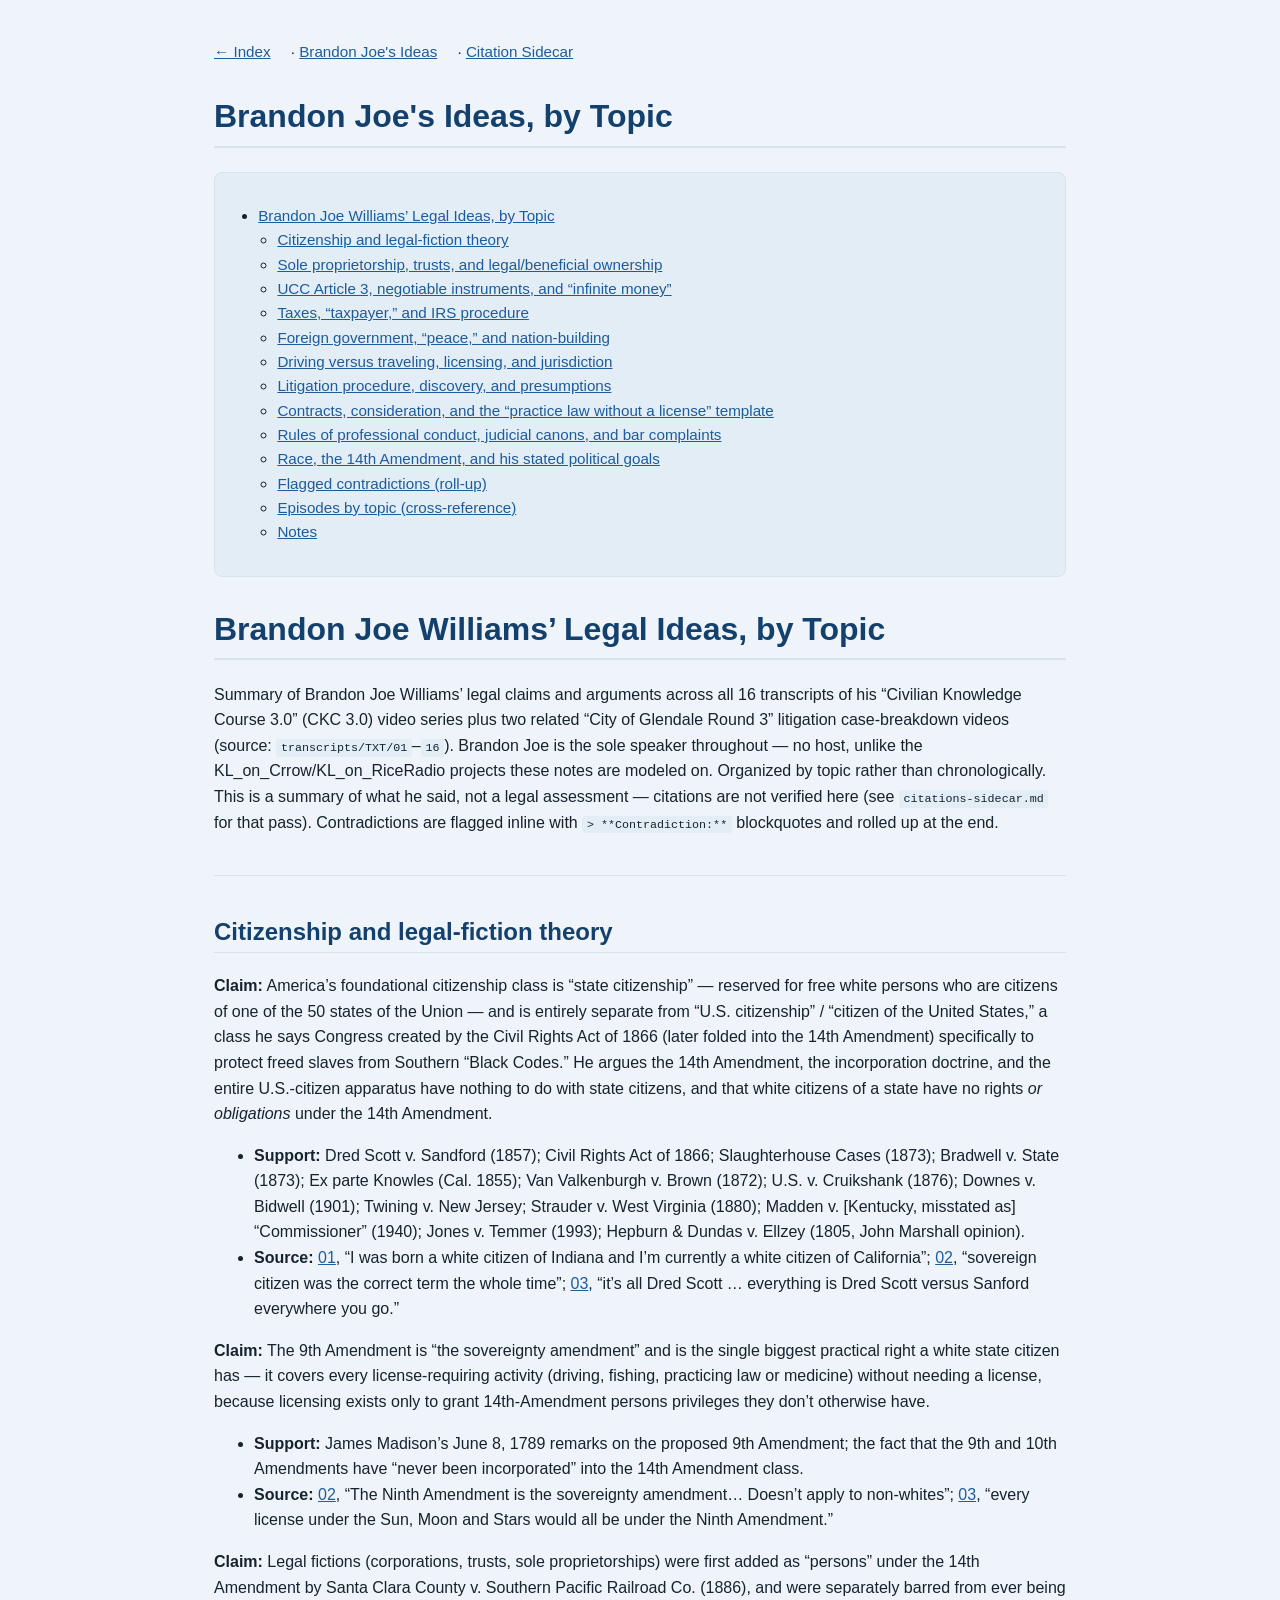
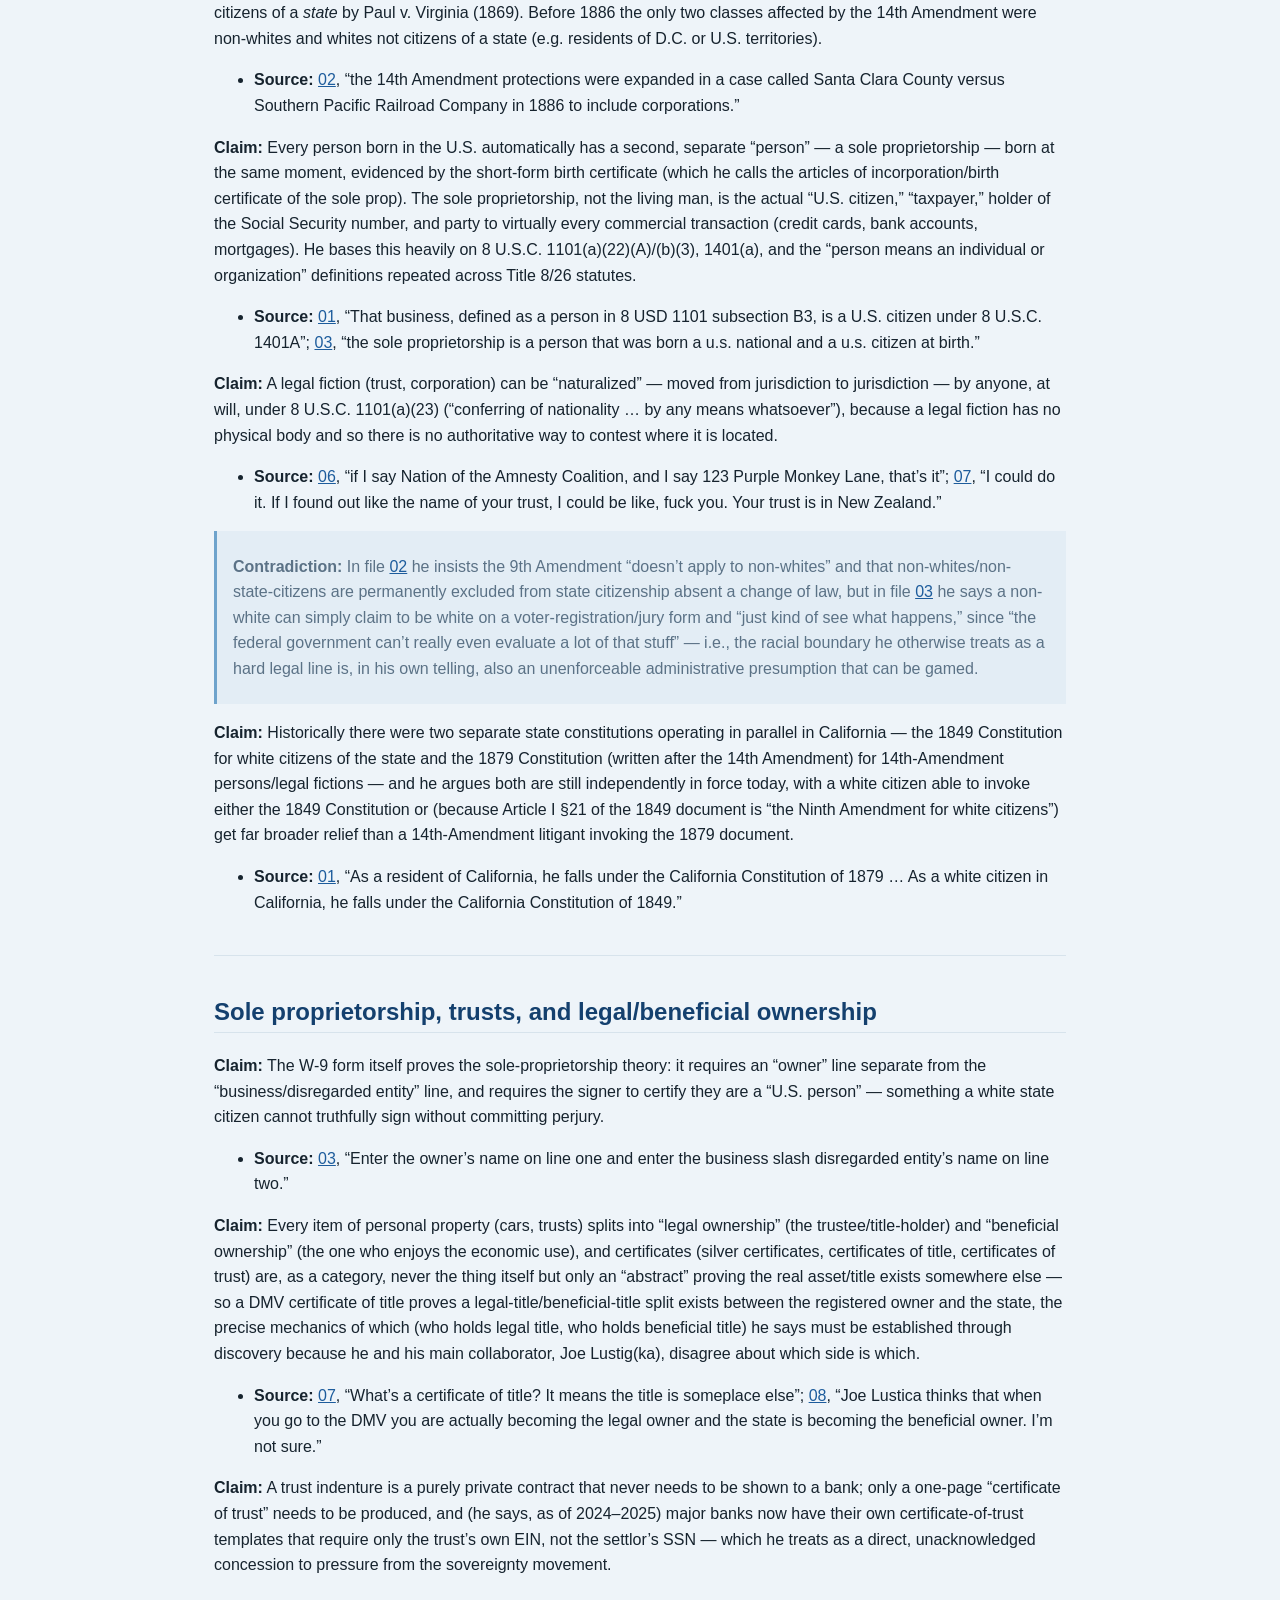
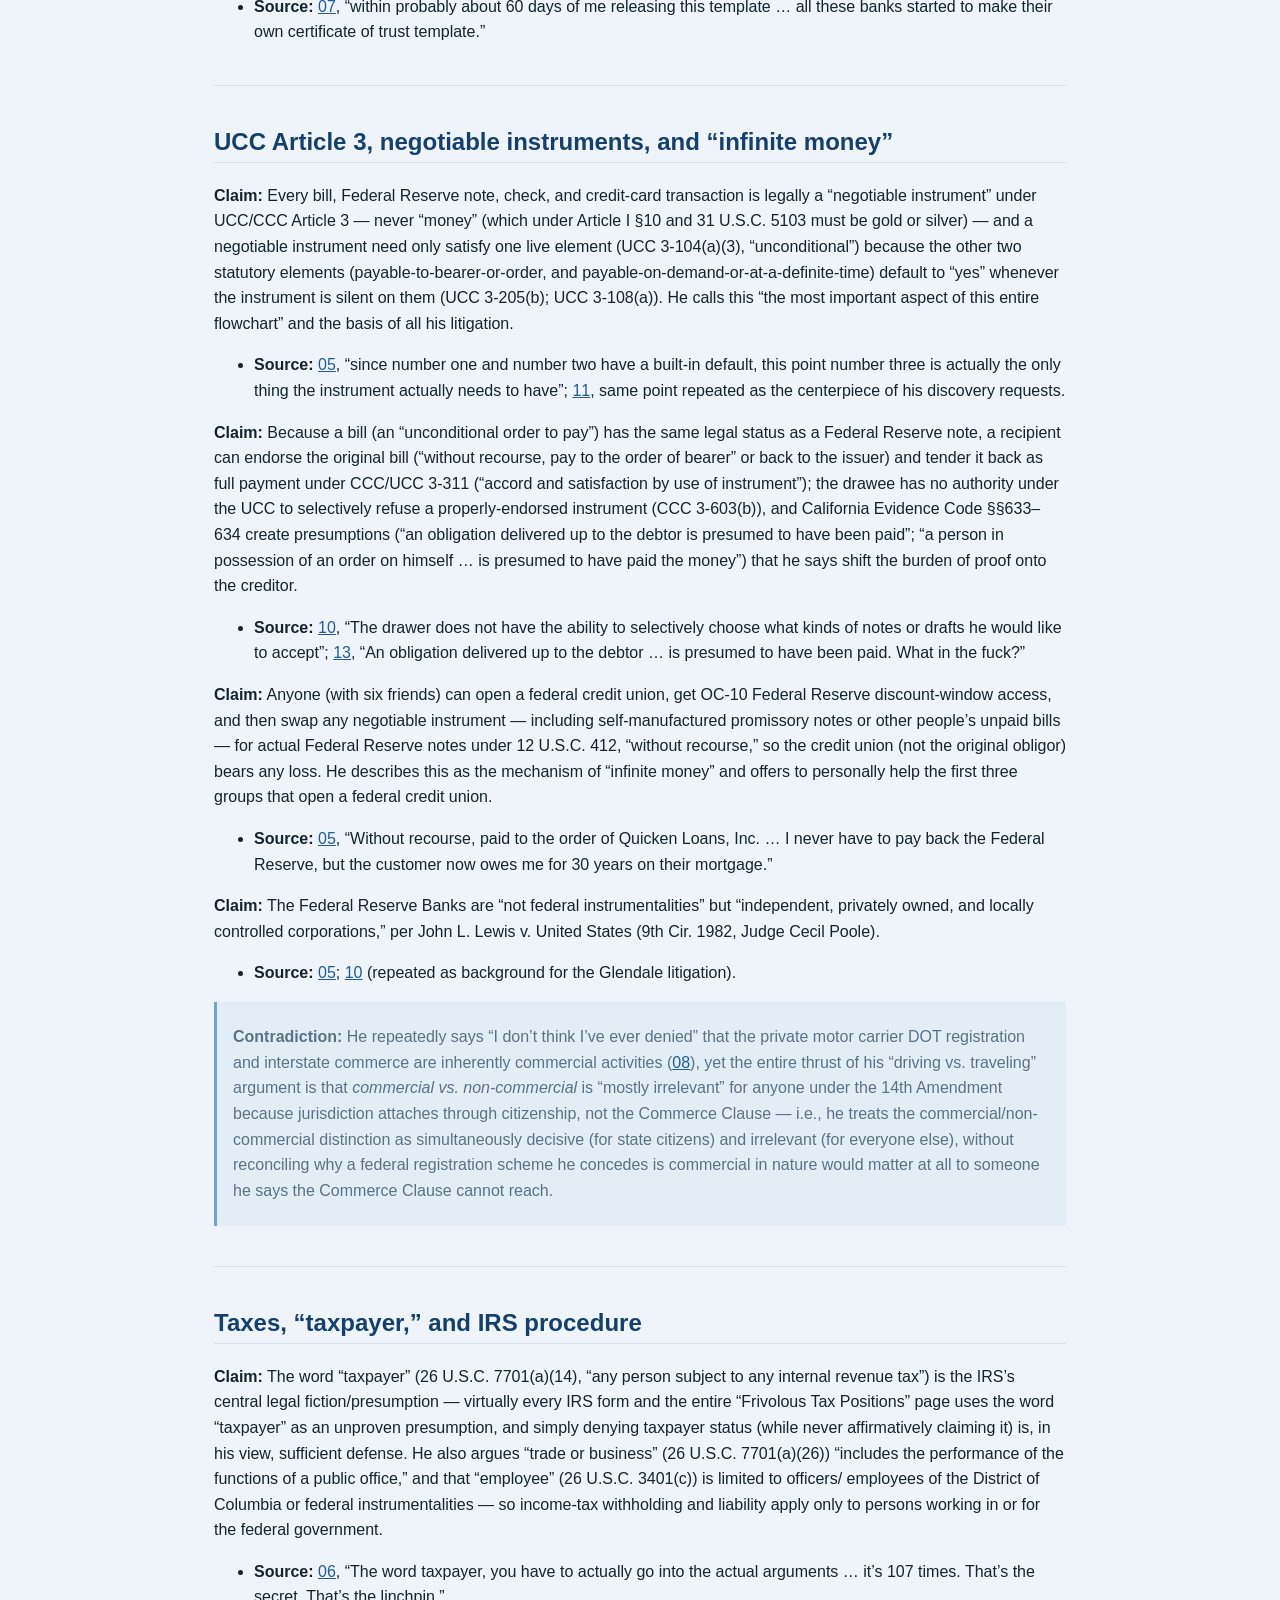
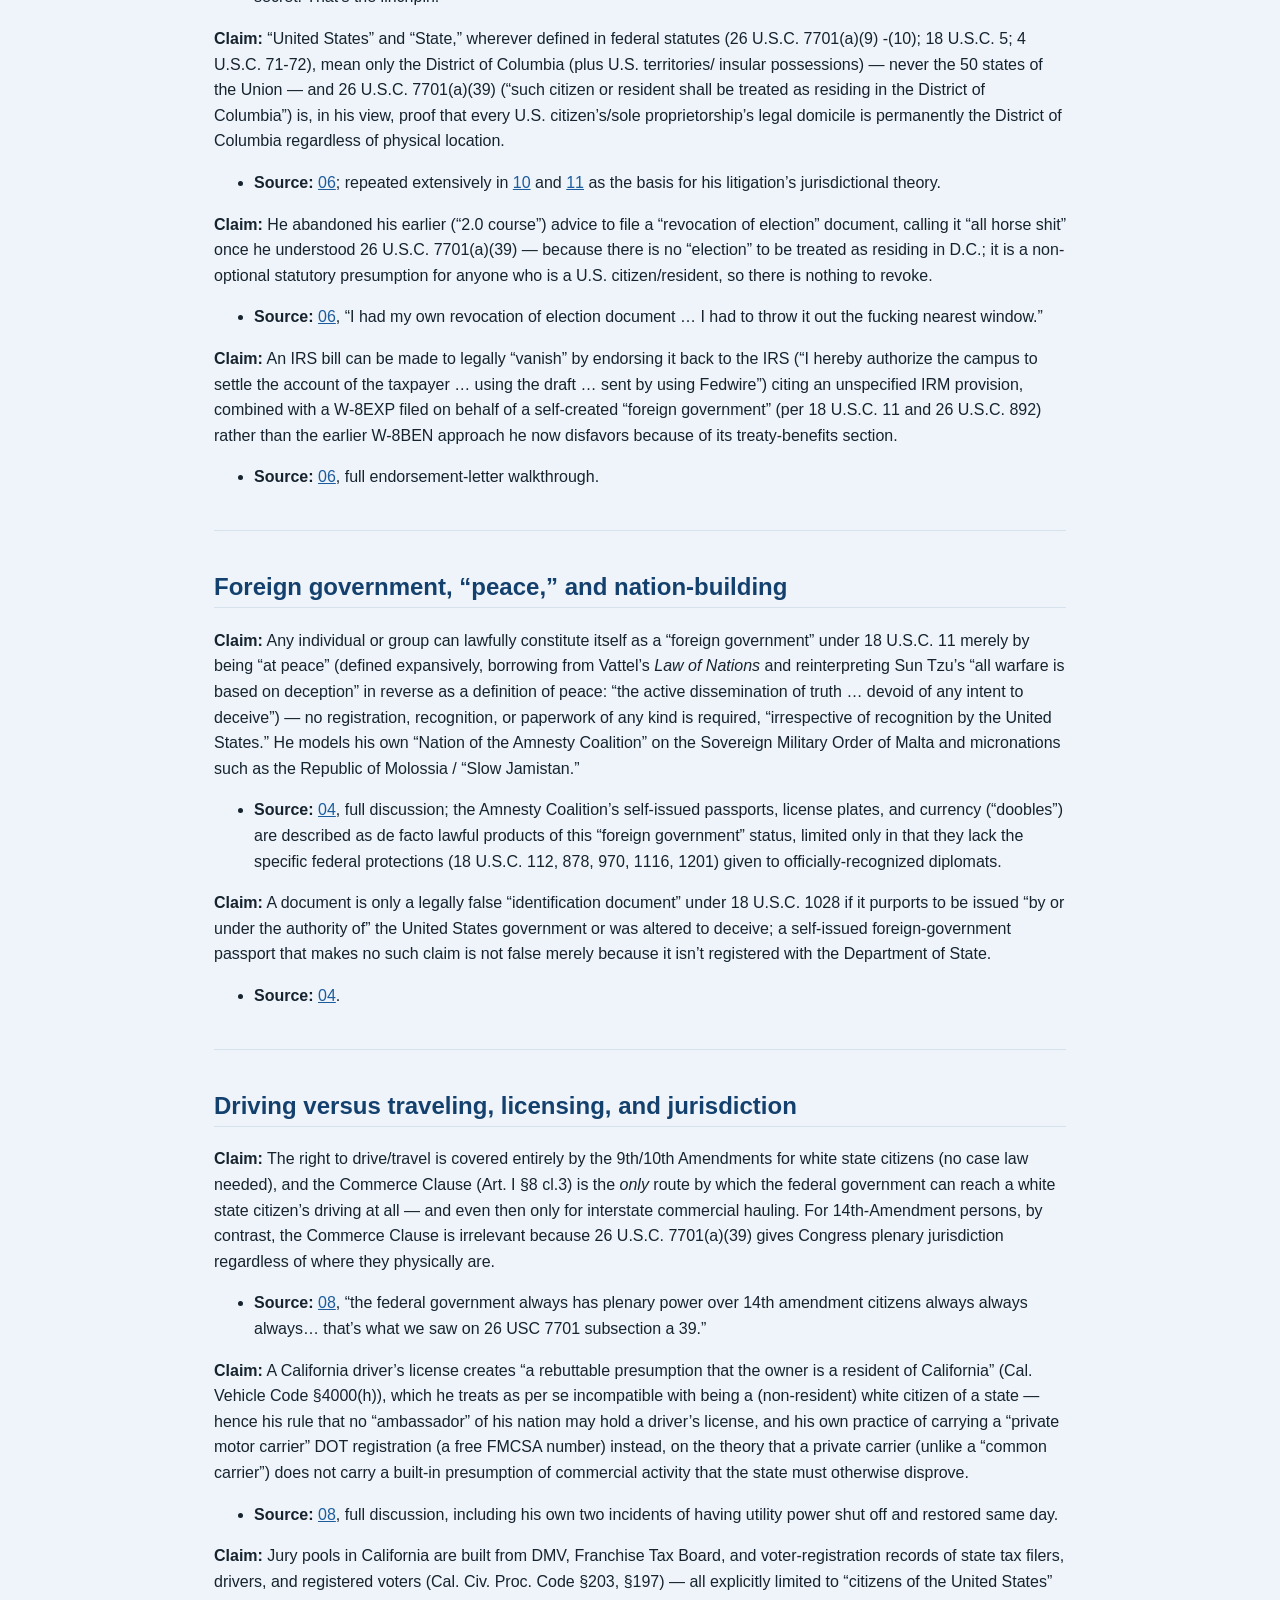
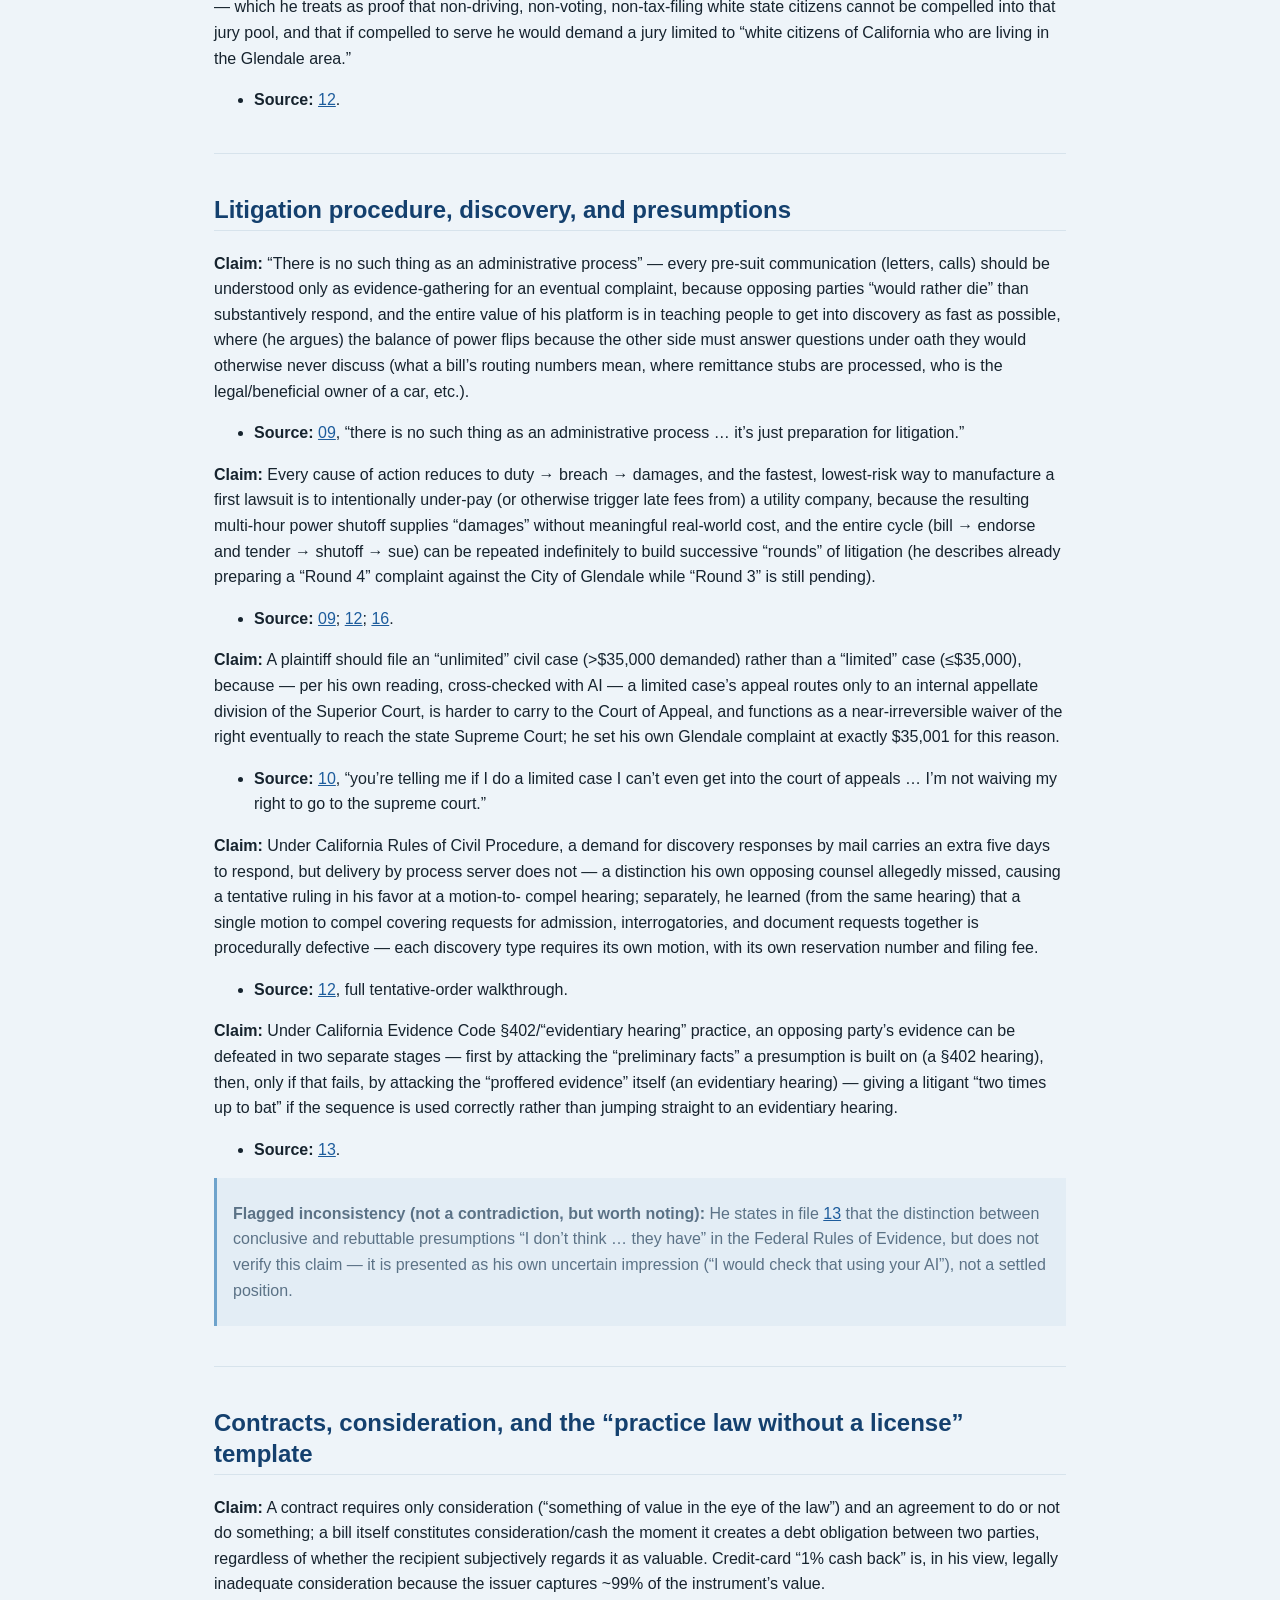
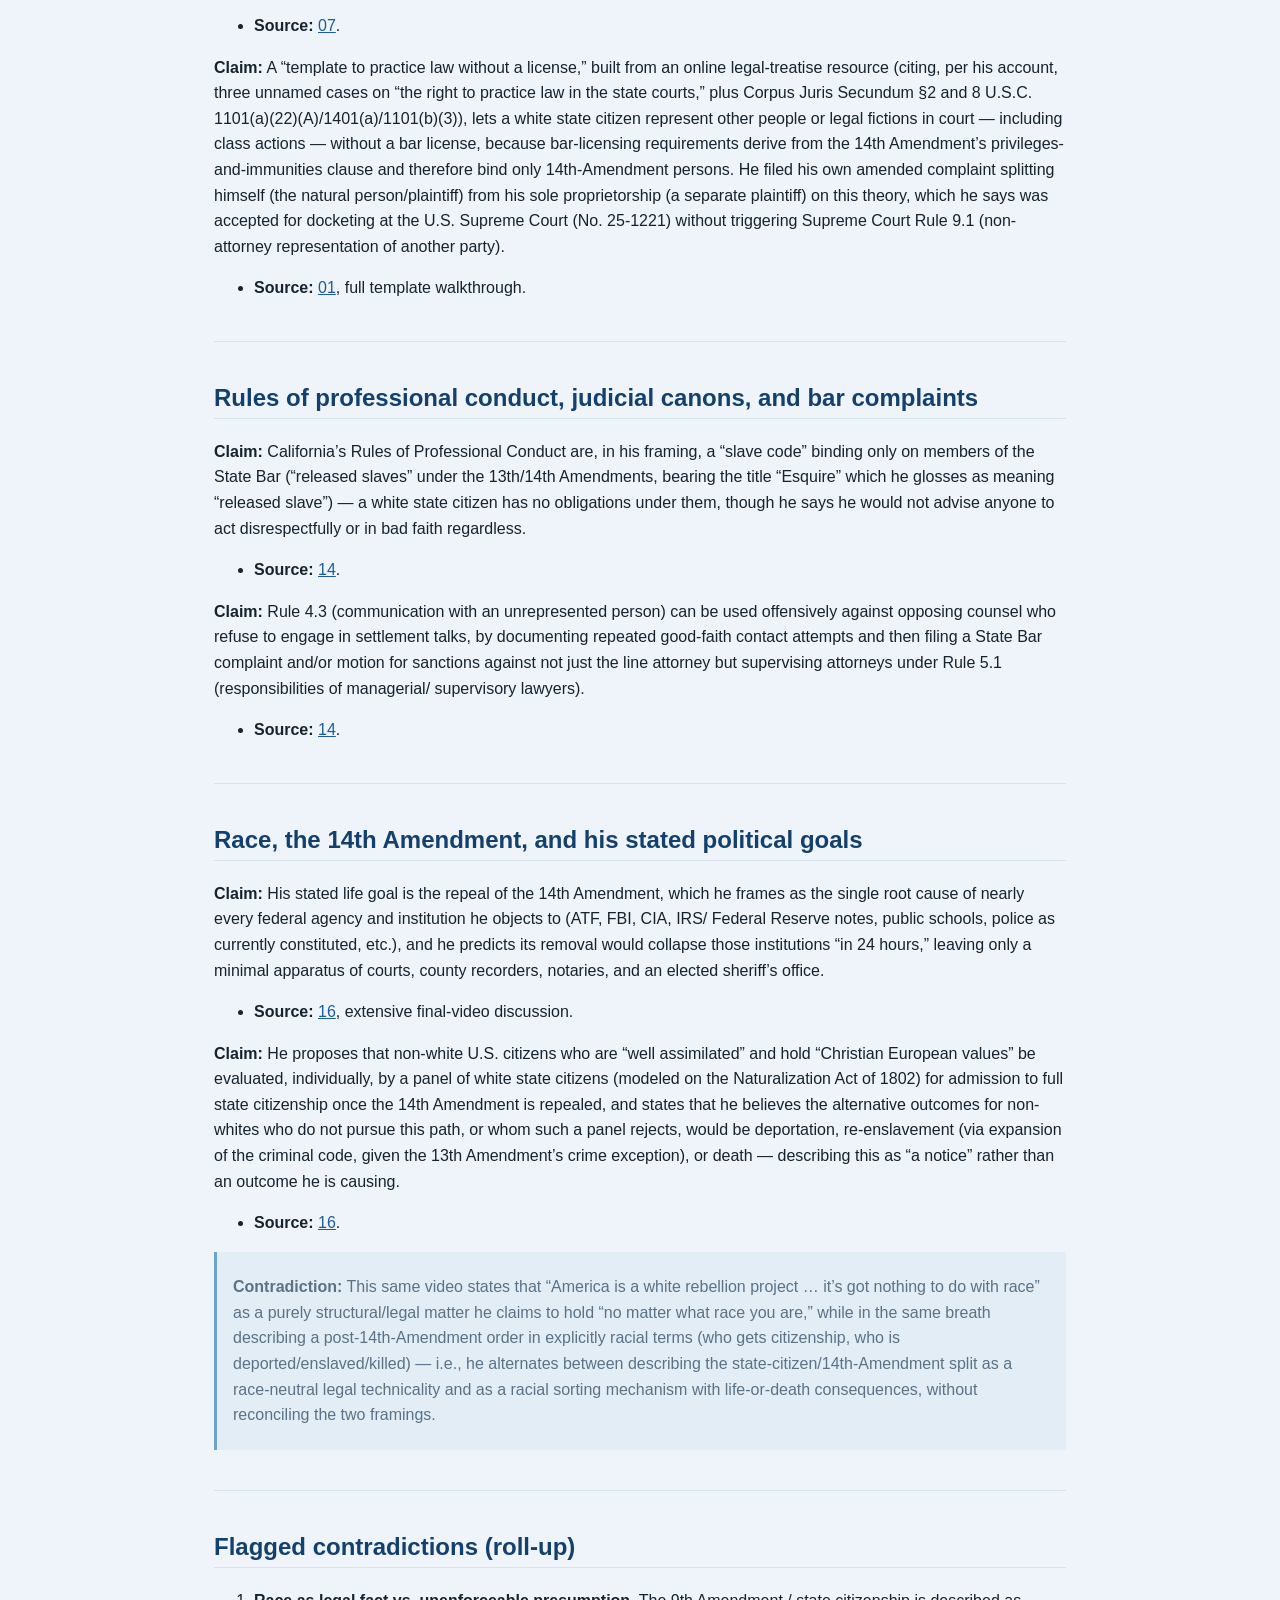
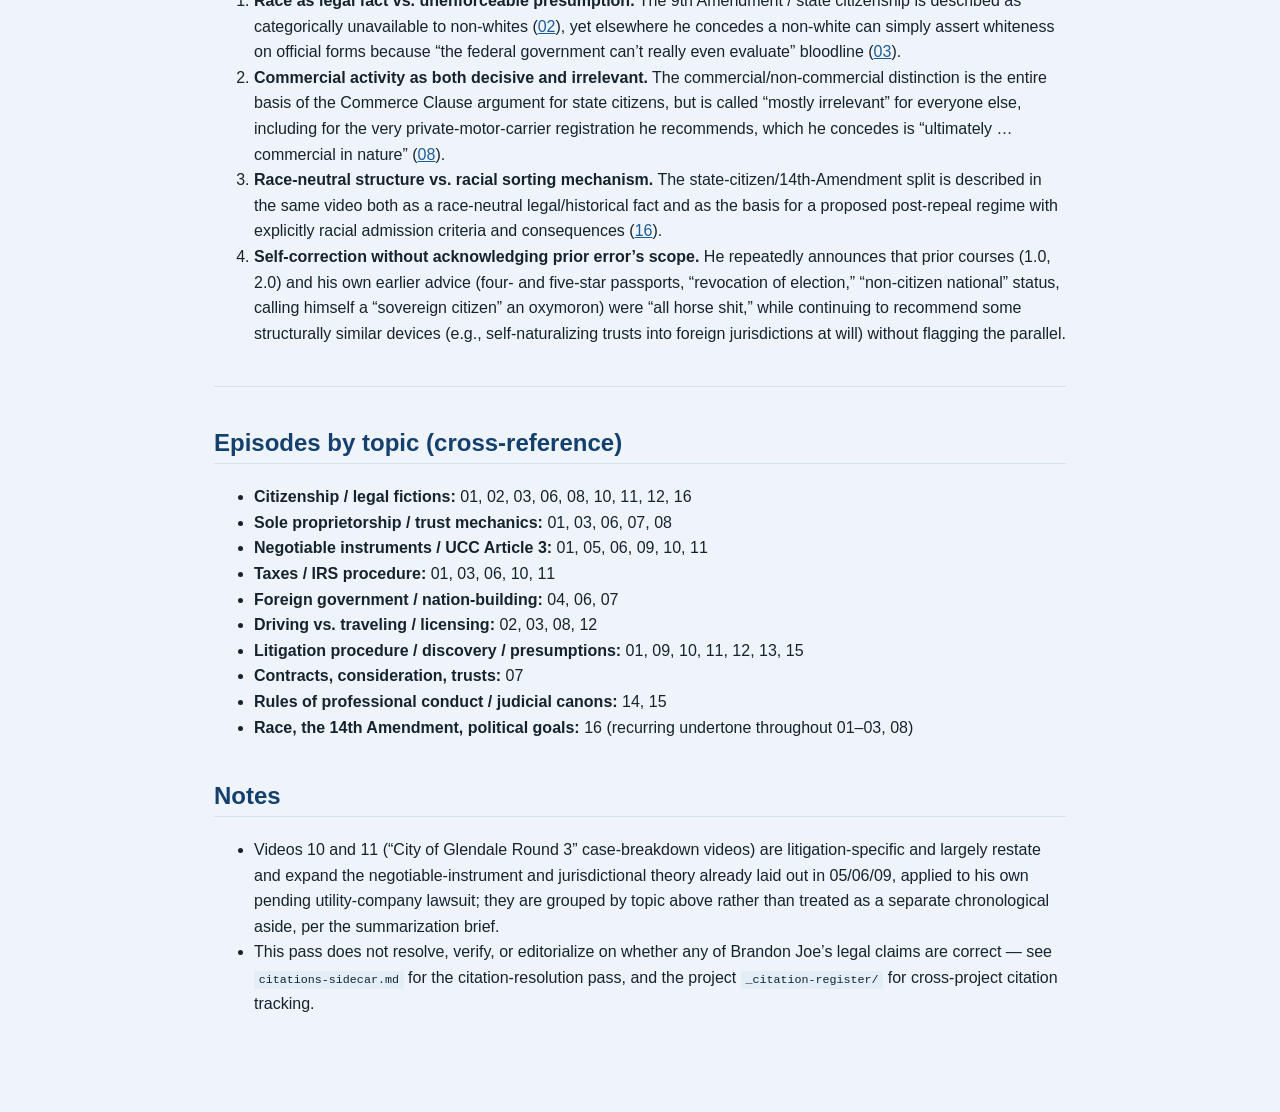
==== summaries_html/brandonjoe-ideas.html @ 5c37bf7f "Initial commit: brandon_joe CKC 3.0 transcripts, summaries, citation work Modeled on KL_on_RiceRadio" ====
<!DOCTYPE html>
<html xmlns="http://www.w3.org/1999/xhtml" lang="" xml:lang="">
<head>
  <meta charset="utf-8" />
  <meta name="generator" content="pandoc" />
  <meta name="viewport" content="width=device-width, initial-scale=1.0, user-scalable=yes" />
  <title>Brandon Joe's Ideas, by Topic</title>
  <style>
    code{white-space: pre-wrap;}
    span.smallcaps{font-variant: small-caps;}
    div.columns{display: flex; gap: min(4vw, 1.5em);}
    div.column{flex: auto; overflow-x: auto;}
    div.hanging-indent{margin-left: 1.5em; text-indent: -1.5em;}
    /* The extra [class] is a hack that increases specificity enough to
       override a similar rule in reveal.js */
    ul.task-list[class]{list-style: none;}
    ul.task-list li input[type="checkbox"] {
      font-size: inherit;
      width: 0.8em;
      margin: 0 0.8em 0.2em -1.6em;
      vertical-align: middle;
    }
    .display.math{display: block; text-align: center; margin: 0.5rem auto;}
  </style>
  <link rel="stylesheet" href="../style.css?v=20261112" />
</head>
<body>
<div class="site-nav"><a href="../index.html">&larr; Index</a> · <a href="brandonjoe-ideas.html">Brandon Joe's Ideas</a> · <a href="citations-sidecar.html">Citation Sidecar</a></div>

<header id="title-block-header">
<h1 class="title">Brandon Joe's Ideas, by Topic</h1>
</header>
<nav id="TOC" role="doc-toc">
<ul>
<li><a href="#brandon-joe-williams-legal-ideas-by-topic"
id="toc-brandon-joe-williams-legal-ideas-by-topic">Brandon Joe Williams’
Legal Ideas, by Topic</a>
<ul>
<li><a href="#citizenship-and-legal-fiction-theory"
id="toc-citizenship-and-legal-fiction-theory">Citizenship and
legal-fiction theory</a></li>
<li><a href="#sole-proprietorship-trusts-and-legalbeneficial-ownership"
id="toc-sole-proprietorship-trusts-and-legalbeneficial-ownership">Sole
proprietorship, trusts, and legal/beneficial ownership</a></li>
<li><a href="#ucc-article-3-negotiable-instruments-and-infinite-money"
id="toc-ucc-article-3-negotiable-instruments-and-infinite-money">UCC
Article 3, negotiable instruments, and “infinite money”</a></li>
<li><a href="#taxes-taxpayer-and-irs-procedure"
id="toc-taxes-taxpayer-and-irs-procedure">Taxes, “taxpayer,” and IRS
procedure</a></li>
<li><a href="#foreign-government-peace-and-nation-building"
id="toc-foreign-government-peace-and-nation-building">Foreign
government, “peace,” and nation-building</a></li>
<li><a href="#driving-versus-traveling-licensing-and-jurisdiction"
id="toc-driving-versus-traveling-licensing-and-jurisdiction">Driving
versus traveling, licensing, and jurisdiction</a></li>
<li><a href="#litigation-procedure-discovery-and-presumptions"
id="toc-litigation-procedure-discovery-and-presumptions">Litigation
procedure, discovery, and presumptions</a></li>
<li><a
href="#contracts-consideration-and-the-practice-law-without-a-license-template"
id="toc-contracts-consideration-and-the-practice-law-without-a-license-template">Contracts,
consideration, and the “practice law without a license”
template</a></li>
<li><a
href="#rules-of-professional-conduct-judicial-canons-and-bar-complaints"
id="toc-rules-of-professional-conduct-judicial-canons-and-bar-complaints">Rules
of professional conduct, judicial canons, and bar complaints</a></li>
<li><a href="#race-the-14th-amendment-and-his-stated-political-goals"
id="toc-race-the-14th-amendment-and-his-stated-political-goals">Race,
the 14th Amendment, and his stated political goals</a></li>
<li><a href="#flagged-contradictions-roll-up"
id="toc-flagged-contradictions-roll-up">Flagged contradictions
(roll-up)</a></li>
<li><a href="#episodes-by-topic-cross-reference"
id="toc-episodes-by-topic-cross-reference">Episodes by topic
(cross-reference)</a></li>
<li><a href="#notes" id="toc-notes">Notes</a></li>
</ul></li>
</ul>
</nav>
<h1 id="brandon-joe-williams-legal-ideas-by-topic">Brandon Joe Williams’
Legal Ideas, by Topic</h1>
<p>Summary of Brandon Joe Williams’ legal claims and arguments across
all 16 transcripts of his “Civilian Knowledge Course 3.0” (CKC 3.0)
video series plus two related “City of Glendale Round 3” litigation
case-breakdown videos (source:
<code>transcripts/TXT/01</code>–<code>16</code>). Brandon Joe is the
sole speaker throughout — no host, unlike the
KL_on_Crrow/KL_on_RiceRadio projects these notes are modeled on.
Organized by topic rather than chronologically. This is a summary of
what he said, not a legal assessment — citations are not verified here
(see <code>citations-sidecar.md</code> for that pass). Contradictions
are flagged inline with <code>&gt; **Contradiction:**</code> blockquotes
and rolled up at the end.</p>
<hr />
<h2 id="citizenship-and-legal-fiction-theory">Citizenship and
legal-fiction theory</h2>
<p><strong>Claim:</strong> America’s foundational citizenship class is
“state citizenship” — reserved for free white persons who are citizens
of one of the 50 states of the Union — and is entirely separate from
“U.S. citizenship” / “citizen of the United States,” a class he says
Congress created by the Civil Rights Act of 1866 (later folded into the
14th Amendment) specifically to protect freed slaves from Southern
“Black Codes.” He argues the 14th Amendment, the incorporation doctrine,
and the entire U.S.-citizen apparatus have nothing to do with state
citizens, and that white citizens of a state have no rights <em>or
obligations</em> under the 14th Amendment.</p>
<ul>
<li><strong>Support:</strong> Dred Scott v. Sandford (1857); Civil
Rights Act of 1866; Slaughterhouse Cases (1873); Bradwell v. State
(1873); Ex parte Knowles (Cal. 1855); Van Valkenburgh v. Brown (1872);
U.S. v. Cruikshank (1876); Downes v. Bidwell (1901); Twining v. New
Jersey; Strauder v. West Virginia (1880); Madden v. [Kentucky, misstated
as] “Commissioner” (1940); Jones v. Temmer (1993); Hepburn &amp; Dundas
v. Ellzey (1805, John Marshall opinion).</li>
<li><strong>Source:</strong> <a
href="../TXT/01_20260806_CKC%203.0%20Post%20Course%20Video%201%20-%20Practising%20Law%20Without%20a%20License%20and%20First%20Amended_0bec3cba.txt">01</a>,
“I was born a white citizen of Indiana and I’m currently a white citizen
of California”; <a
href="../TXT/02_20260806_CKC%203.0%20-%20Video%201%20-%20Citizenship%20for%20Men_%20Women%20and%20Children%20_not%20legal%20fictions__84335cec.txt">02</a>,
“sovereign citizen was the correct term the whole time”; <a
href="../TXT/03_20260806_CKC%203.0%20-%20Video%202%20-%20Legal%20Fictions%20and%20the%20Sole%20Proprietorship_f75ddbab.txt">03</a>,
“it’s all Dred Scott … everything is Dred Scott versus Sanford
everywhere you go.”</li>
</ul>
<p><strong>Claim:</strong> The 9th Amendment is “the sovereignty
amendment” and is the single biggest practical right a white state
citizen has — it covers every license-requiring activity (driving,
fishing, practicing law or medicine) without needing a license, because
licensing exists only to grant 14th-Amendment persons privileges they
don’t otherwise have.</p>
<ul>
<li><strong>Support:</strong> James Madison’s June 8, 1789 remarks on
the proposed 9th Amendment; the fact that the 9th and 10th Amendments
have “never been incorporated” into the 14th Amendment class.</li>
<li><strong>Source:</strong> <a href="../TXT/02_...84335cec.txt">02</a>,
“The Ninth Amendment is the sovereignty amendment… Doesn’t apply to
non-whites”; <a href="../TXT/03_...f75ddbab.txt">03</a>, “every license
under the Sun, Moon and Stars would all be under the Ninth
Amendment.”</li>
</ul>
<p><strong>Claim:</strong> Legal fictions (corporations, trusts, sole
proprietorships) were first added as “persons” under the 14th Amendment
by Santa Clara County v. Southern Pacific Railroad Co. (1886), and were
separately barred from ever being citizens of a <em>state</em> by Paul
v. Virginia (1869). Before 1886 the only two classes affected by the
14th Amendment were non-whites and whites not citizens of a state
(e.g. residents of D.C. or U.S. territories).</p>
<ul>
<li><strong>Source:</strong> <a href="../TXT/02_...84335cec.txt">02</a>,
“the 14th Amendment protections were expanded in a case called Santa
Clara County versus Southern Pacific Railroad Company in 1886 to include
corporations.”</li>
</ul>
<p><strong>Claim:</strong> Every person born in the U.S. automatically
has a second, separate “person” — a sole proprietorship — born at the
same moment, evidenced by the short-form birth certificate (which he
calls the articles of incorporation/birth certificate of the sole prop).
The sole proprietorship, not the living man, is the actual “U.S.
citizen,” “taxpayer,” holder of the Social Security number, and party to
virtually every commercial transaction (credit cards, bank accounts,
mortgages). He bases this heavily on 8 U.S.C. 1101(a)(22)(A)/(b)(3),
1401(a), and the “person means an individual or organization”
definitions repeated across Title 8/26 statutes.</p>
<ul>
<li><strong>Source:</strong> <a href="../TXT/01_...0bec3cba.txt">01</a>,
“That business, defined as a person in 8 USD 1101 subsection B3, is a
U.S. citizen under 8 U.S.C. 1401A”; <a
href="../TXT/03_...f75ddbab.txt">03</a>, “the sole proprietorship is a
person that was born a u.s. national and a u.s. citizen at birth.”</li>
</ul>
<p><strong>Claim:</strong> A legal fiction (trust, corporation) can be
“naturalized” — moved from jurisdiction to jurisdiction — by anyone, at
will, under 8 U.S.C. 1101(a)(23) (“conferring of nationality … by any
means whatsoever”), because a legal fiction has no physical body and so
there is no authoritative way to contest where it is located.</p>
<ul>
<li><strong>Source:</strong> <a href="../TXT/06_...289300b9.txt">06</a>,
“if I say Nation of the Amnesty Coalition, and I say 123 Purple Monkey
Lane, that’s it”; <a href="../TXT/07_...0f44cef8.txt">07</a>, “I could
do it. If I found out like the name of your trust, I could be like, fuck
you. Your trust is in New Zealand.”</li>
</ul>
<blockquote>
<p><strong>Contradiction:</strong> In file <a
href="../TXT/02_...84335cec.txt">02</a> he insists the 9th Amendment
“doesn’t apply to non-whites” and that non-whites/non-state-citizens are
permanently excluded from state citizenship absent a change of law, but
in file <a href="../TXT/03_...f75ddbab.txt">03</a> he says a non-white
can simply claim to be white on a voter-registration/jury form and “just
kind of see what happens,” since “the federal government can’t really
even evaluate a lot of that stuff” — i.e., the racial boundary he
otherwise treats as a hard legal line is, in his own telling, also an
unenforceable administrative presumption that can be gamed.</p>
</blockquote>
<p><strong>Claim:</strong> Historically there were two separate state
constitutions operating in parallel in California — the 1849
Constitution for white citizens of the state and the 1879 Constitution
(written after the 14th Amendment) for 14th-Amendment persons/legal
fictions — and he argues both are still independently in force today,
with a white citizen able to invoke either the 1849 Constitution or
(because Article I §21 of the 1849 document is “the Ninth Amendment for
white citizens”) get far broader relief than a 14th-Amendment litigant
invoking the 1879 document.</p>
<ul>
<li><strong>Source:</strong> <a href="../TXT/01_...0bec3cba.txt">01</a>,
“As a resident of California, he falls under the California Constitution
of 1879 … As a white citizen in California, he falls under the
California Constitution of 1849.”</li>
</ul>
<hr />
<h2 id="sole-proprietorship-trusts-and-legalbeneficial-ownership">Sole
proprietorship, trusts, and legal/beneficial ownership</h2>
<p><strong>Claim:</strong> The W-9 form itself proves the
sole-proprietorship theory: it requires an “owner” line separate from
the “business/disregarded entity” line, and requires the signer to
certify they are a “U.S. person” — something a white state citizen
cannot truthfully sign without committing perjury.</p>
<ul>
<li><strong>Source:</strong> <a href="../TXT/03_...f75ddbab.txt">03</a>,
“Enter the owner’s name on line one and enter the business slash
disregarded entity’s name on line two.”</li>
</ul>
<p><strong>Claim:</strong> Every item of personal property (cars,
trusts) splits into “legal ownership” (the trustee/title-holder) and
“beneficial ownership” (the one who enjoys the economic use), and
certificates (silver certificates, certificates of title, certificates
of trust) are, as a category, never the thing itself but only an
“abstract” proving the real asset/title exists somewhere else — so a DMV
certificate of title proves a legal-title/beneficial-title split exists
between the registered owner and the state, the precise mechanics of
which (who holds legal title, who holds beneficial title) he says must
be established through discovery because he and his main collaborator,
Joe Lustig(ka), disagree about which side is which.</p>
<ul>
<li><strong>Source:</strong> <a href="../TXT/07_...0f44cef8.txt">07</a>,
“What’s a certificate of title? It means the title is someplace else”;
<a href="../TXT/08_...72664d37.txt">08</a>, “Joe Lustica thinks that
when you go to the DMV you are actually becoming the legal owner and the
state is becoming the beneficial owner. I’m not sure.”</li>
</ul>
<p><strong>Claim:</strong> A trust indenture is a purely private
contract that never needs to be shown to a bank; only a one-page
“certificate of trust” needs to be produced, and (he says, as of
2024–2025) major banks now have their own certificate-of-trust templates
that require only the trust’s own EIN, not the settlor’s SSN — which he
treats as a direct, unacknowledged concession to pressure from the
sovereignty movement.</p>
<ul>
<li><strong>Source:</strong> <a href="../TXT/07_...0f44cef8.txt">07</a>,
“within probably about 60 days of me releasing this template … all these
banks started to make their own certificate of trust template.”</li>
</ul>
<hr />
<h2 id="ucc-article-3-negotiable-instruments-and-infinite-money">UCC
Article 3, negotiable instruments, and “infinite money”</h2>
<p><strong>Claim:</strong> Every bill, Federal Reserve note, check, and
credit-card transaction is legally a “negotiable instrument” under
UCC/CCC Article 3 — never “money” (which under Article I §10 and 31
U.S.C. 5103 must be gold or silver) — and a negotiable instrument need
only satisfy one live element (UCC 3-104(a)(3), “unconditional”) because
the other two statutory elements (payable-to-bearer-or-order, and
payable-on-demand-or-at-a-definite-time) default to “yes” whenever the
instrument is silent on them (UCC 3-205(b); UCC 3-108(a)). He calls this
“the most important aspect of this entire flowchart” and the basis of
all his litigation.</p>
<ul>
<li><strong>Source:</strong> <a href="../TXT/05_...5e25ad83.txt">05</a>,
“since number one and number two have a built-in default, this point
number three is actually the only thing the instrument actually needs to
have”; <a href="../TXT/11_...7b052aac.txt">11</a>, same point repeated
as the centerpiece of his discovery requests.</li>
</ul>
<p><strong>Claim:</strong> Because a bill (an “unconditional order to
pay”) has the same legal status as a Federal Reserve note, a recipient
can endorse the original bill (“without recourse, pay to the order of
bearer” or back to the issuer) and tender it back as full payment under
CCC/UCC 3-311 (“accord and satisfaction by use of instrument”); the
drawee has no authority under the UCC to selectively refuse a
properly-endorsed instrument (CCC 3-603(b)), and California Evidence
Code §§633–634 create presumptions (“an obligation delivered up to the
debtor is presumed to have been paid”; “a person in possession of an
order on himself … is presumed to have paid the money”) that he says
shift the burden of proof onto the creditor.</p>
<ul>
<li><strong>Source:</strong> <a href="../TXT/10_...8b74a13b.txt">10</a>,
“The drawer does not have the ability to selectively choose what kinds
of notes or drafts he would like to accept”; <a
href="../TXT/13_...41cbe397.txt">13</a>, “An obligation delivered up to
the debtor … is presumed to have been paid. What in the fuck?”</li>
</ul>
<p><strong>Claim:</strong> Anyone (with six friends) can open a federal
credit union, get OC-10 Federal Reserve discount-window access, and then
swap any negotiable instrument — including self-manufactured promissory
notes or other people’s unpaid bills — for actual Federal Reserve notes
under 12 U.S.C. 412, “without recourse,” so the credit union (not the
original obligor) bears any loss. He describes this as the mechanism of
“infinite money” and offers to personally help the first three groups
that open a federal credit union.</p>
<ul>
<li><strong>Source:</strong> <a href="../TXT/05_...5e25ad83.txt">05</a>,
“Without recourse, paid to the order of Quicken Loans, Inc. … I never
have to pay back the Federal Reserve, but the customer now owes me for
30 years on their mortgage.”</li>
</ul>
<p><strong>Claim:</strong> The Federal Reserve Banks are “not federal
instrumentalities” but “independent, privately owned, and locally
controlled corporations,” per John L. Lewis v. United States (9th Cir.
1982, Judge Cecil Poole).</p>
<ul>
<li><strong>Source:</strong> <a href="../TXT/05_...5e25ad83.txt">05</a>;
<a href="../TXT/10_...8b74a13b.txt">10</a> (repeated as background for
the Glendale litigation).</li>
</ul>
<blockquote>
<p><strong>Contradiction:</strong> He repeatedly says “I don’t think
I’ve ever denied” that the private motor carrier DOT registration and
interstate commerce are inherently commercial activities (<a
href="../TXT/08_...72664d37.txt">08</a>), yet the entire thrust of his
“driving vs. traveling” argument is that <em>commercial
vs. non-commercial</em> is “mostly irrelevant” for anyone under the 14th
Amendment because jurisdiction attaches through citizenship, not the
Commerce Clause — i.e., he treats the commercial/non-commercial
distinction as simultaneously decisive (for state citizens) and
irrelevant (for everyone else), without reconciling why a federal
registration scheme he concedes is commercial in nature would matter at
all to someone he says the Commerce Clause cannot reach.</p>
</blockquote>
<hr />
<h2 id="taxes-taxpayer-and-irs-procedure">Taxes, “taxpayer,” and IRS
procedure</h2>
<p><strong>Claim:</strong> The word “taxpayer” (26 U.S.C. 7701(a)(14),
“any person subject to any internal revenue tax”) is the IRS’s central
legal fiction/presumption — virtually every IRS form and the entire
“Frivolous Tax Positions” page uses the word “taxpayer” as an unproven
presumption, and simply denying taxpayer status (while never
affirmatively claiming it) is, in his view, sufficient defense. He also
argues “trade or business” (26 U.S.C. 7701(a)(26)) “includes the
performance of the functions of a public office,” and that “employee”
(26 U.S.C. 3401(c)) is limited to officers/ employees of the District of
Columbia or federal instrumentalities — so income-tax withholding and
liability apply only to persons working in or for the federal
government.</p>
<ul>
<li><strong>Source:</strong> <a href="../TXT/06_...289300b9.txt">06</a>,
“The word taxpayer, you have to actually go into the actual arguments …
it’s 107 times. That’s the secret. That’s the linchpin.”</li>
</ul>
<p><strong>Claim:</strong> “United States” and “State,” wherever defined
in federal statutes (26 U.S.C. 7701(a)(9) -(10); 18 U.S.C. 5; 4 U.S.C.
71-72), mean only the District of Columbia (plus U.S. territories/
insular possessions) — never the 50 states of the Union — and 26 U.S.C.
7701(a)(39) (“such citizen or resident shall be treated as residing in
the District of Columbia”) is, in his view, proof that every U.S.
citizen’s/sole proprietorship’s legal domicile is permanently the
District of Columbia regardless of physical location.</p>
<ul>
<li><strong>Source:</strong> <a href="../TXT/06_...289300b9.txt">06</a>;
repeated extensively in <a href="../TXT/10_...8b74a13b.txt">10</a> and
<a href="../TXT/11_...7b052aac.txt">11</a> as the basis for his
litigation’s jurisdictional theory.</li>
</ul>
<p><strong>Claim:</strong> He abandoned his earlier (“2.0 course”)
advice to file a “revocation of election” document, calling it “all
horse shit” once he understood 26 U.S.C. 7701(a)(39) — because there is
no “election” to be treated as residing in D.C.; it is a non-optional
statutory presumption for anyone who is a U.S. citizen/resident, so
there is nothing to revoke.</p>
<ul>
<li><strong>Source:</strong> <a href="../TXT/06_...289300b9.txt">06</a>,
“I had my own revocation of election document … I had to throw it out
the fucking nearest window.”</li>
</ul>
<p><strong>Claim:</strong> An IRS bill can be made to legally “vanish”
by endorsing it back to the IRS (“I hereby authorize the campus to
settle the account of the taxpayer … using the draft … sent by using
Fedwire”) citing an unspecified IRM provision, combined with a W-8EXP
filed on behalf of a self-created “foreign government” (per 18 U.S.C. 11
and 26 U.S.C. 892) rather than the earlier W-8BEN approach he now
disfavors because of its treaty-benefits section.</p>
<ul>
<li><strong>Source:</strong> <a href="../TXT/06_...289300b9.txt">06</a>,
full endorsement-letter walkthrough.</li>
</ul>
<hr />
<h2 id="foreign-government-peace-and-nation-building">Foreign
government, “peace,” and nation-building</h2>
<p><strong>Claim:</strong> Any individual or group can lawfully
constitute itself as a “foreign government” under 18 U.S.C. 11 merely by
being “at peace” (defined expansively, borrowing from Vattel’s <em>Law
of Nations</em> and reinterpreting Sun Tzu’s “all warfare is based on
deception” in reverse as a definition of peace: “the active
dissemination of truth … devoid of any intent to deceive”) — no
registration, recognition, or paperwork of any kind is required,
“irrespective of recognition by the United States.” He models his own
“Nation of the Amnesty Coalition” on the Sovereign Military Order of
Malta and micronations such as the Republic of Molossia / “Slow
Jamistan.”</p>
<ul>
<li><strong>Source:</strong> <a href="../TXT/04_...267c419d.txt">04</a>,
full discussion; the Amnesty Coalition’s self-issued passports, license
plates, and currency (“doobles”) are described as de facto lawful
products of this “foreign government” status, limited only in that they
lack the specific federal protections (18 U.S.C. 112, 878, 970, 1116,
1201) given to officially-recognized diplomats.</li>
</ul>
<p><strong>Claim:</strong> A document is only a legally false
“identification document” under 18 U.S.C. 1028 if it purports to be
issued “by or under the authority of” the United States government or
was altered to deceive; a self-issued foreign-government passport that
makes no such claim is not false merely because it isn’t registered with
the Department of State.</p>
<ul>
<li><strong>Source:</strong> <a
href="../TXT/04_...267c419d.txt">04</a>.</li>
</ul>
<hr />
<h2 id="driving-versus-traveling-licensing-and-jurisdiction">Driving
versus traveling, licensing, and jurisdiction</h2>
<p><strong>Claim:</strong> The right to drive/travel is covered entirely
by the 9th/10th Amendments for white state citizens (no case law
needed), and the Commerce Clause (Art. I §8 cl.3) is the <em>only</em>
route by which the federal government can reach a white state citizen’s
driving at all — and even then only for interstate commercial hauling.
For 14th-Amendment persons, by contrast, the Commerce Clause is
irrelevant because 26 U.S.C. 7701(a)(39) gives Congress plenary
jurisdiction regardless of where they physically are.</p>
<ul>
<li><strong>Source:</strong> <a href="../TXT/08_...72664d37.txt">08</a>,
“the federal government always has plenary power over 14th amendment
citizens always always always… that’s what we saw on 26 USC 7701
subsection a 39.”</li>
</ul>
<p><strong>Claim:</strong> A California driver’s license creates “a
rebuttable presumption that the owner is a resident of California” (Cal.
Vehicle Code §4000(h)), which he treats as per se incompatible with
being a (non-resident) white citizen of a state — hence his rule that no
“ambassador” of his nation may hold a driver’s license, and his own
practice of carrying a “private motor carrier” DOT registration (a free
FMCSA number) instead, on the theory that a private carrier (unlike a
“common carrier”) does not carry a built-in presumption of commercial
activity that the state must otherwise disprove.</p>
<ul>
<li><strong>Source:</strong> <a href="../TXT/08_...72664d37.txt">08</a>,
full discussion, including his own two incidents of having utility power
shut off and restored same day.</li>
</ul>
<p><strong>Claim:</strong> Jury pools in California are built from DMV,
Franchise Tax Board, and voter-registration records of state tax filers,
drivers, and registered voters (Cal. Civ. Proc. Code §203, §197) — all
explicitly limited to “citizens of the United States” — which he treats
as proof that non-driving, non-voting, non-tax-filing white state
citizens cannot be compelled into that jury pool, and that if compelled
to serve he would demand a jury limited to “white citizens of California
who are living in the Glendale area.”</p>
<ul>
<li><strong>Source:</strong> <a
href="../TXT/12_...c03e4b61.txt">12</a>.</li>
</ul>
<hr />
<h2 id="litigation-procedure-discovery-and-presumptions">Litigation
procedure, discovery, and presumptions</h2>
<p><strong>Claim:</strong> “There is no such thing as an administrative
process” — every pre-suit communication (letters, calls) should be
understood only as evidence-gathering for an eventual complaint, because
opposing parties “would rather die” than substantively respond, and the
entire value of his platform is in teaching people to get into discovery
as fast as possible, where (he argues) the balance of power flips
because the other side must answer questions under oath they would
otherwise never discuss (what a bill’s routing numbers mean, where
remittance stubs are processed, who is the legal/beneficial owner of a
car, etc.).</p>
<ul>
<li><strong>Source:</strong> <a href="../TXT/09_...81771878.txt">09</a>,
“there is no such thing as an administrative process … it’s just
preparation for litigation.”</li>
</ul>
<p><strong>Claim:</strong> Every cause of action reduces to duty →
breach → damages, and the fastest, lowest-risk way to manufacture a
first lawsuit is to intentionally under-pay (or otherwise trigger late
fees from) a utility company, because the resulting multi-hour power
shutoff supplies “damages” without meaningful real-world cost, and the
entire cycle (bill → endorse and tender → shutoff → sue) can be repeated
indefinitely to build successive “rounds” of litigation (he describes
already preparing a “Round 4” complaint against the City of Glendale
while “Round 3” is still pending).</p>
<ul>
<li><strong>Source:</strong> <a href="../TXT/09_...81771878.txt">09</a>;
<a href="../TXT/12_...c03e4b61.txt">12</a>; <a
href="../TXT/16_...991a78e2.txt">16</a>.</li>
</ul>
<p><strong>Claim:</strong> A plaintiff should file an “unlimited” civil
case (&gt;$35,000 demanded) rather than a “limited” case (≤$35,000),
because — per his own reading, cross-checked with AI — a limited case’s
appeal routes only to an internal appellate division of the Superior
Court, is harder to carry to the Court of Appeal, and functions as a
near-irreversible waiver of the right eventually to reach the state
Supreme Court; he set his own Glendale complaint at exactly $35,001 for
this reason.</p>
<ul>
<li><strong>Source:</strong> <a href="../TXT/10_...8b74a13b.txt">10</a>,
“you’re telling me if I do a limited case I can’t even get into the
court of appeals … I’m not waiving my right to go to the supreme
court.”</li>
</ul>
<p><strong>Claim:</strong> Under California Rules of Civil Procedure, a
demand for discovery responses by mail carries an extra five days to
respond, but delivery by process server does not — a distinction his own
opposing counsel allegedly missed, causing a tentative ruling in his
favor at a motion-to- compel hearing; separately, he learned (from the
same hearing) that a single motion to compel covering requests for
admission, interrogatories, and document requests together is
procedurally defective — each discovery type requires its own motion,
with its own reservation number and filing fee.</p>
<ul>
<li><strong>Source:</strong> <a href="../TXT/12_...c03e4b61.txt">12</a>,
full tentative-order walkthrough.</li>
</ul>
<p><strong>Claim:</strong> Under California Evidence Code
§402/“evidentiary hearing” practice, an opposing party’s evidence can be
defeated in two separate stages — first by attacking the “preliminary
facts” a presumption is built on (a §402 hearing), then, only if that
fails, by attacking the “proffered evidence” itself (an evidentiary
hearing) — giving a litigant “two times up to bat” if the sequence is
used correctly rather than jumping straight to an evidentiary
hearing.</p>
<ul>
<li><strong>Source:</strong> <a
href="../TXT/13_...41cbe397.txt">13</a>.</li>
</ul>
<blockquote>
<p><strong>Flagged inconsistency (not a contradiction, but worth
noting):</strong> He states in file <a
href="../TXT/13_...41cbe397.txt">13</a> that the distinction between
conclusive and rebuttable presumptions “I don’t think … they have” in
the Federal Rules of Evidence, but does not verify this claim — it is
presented as his own uncertain impression (“I would check that using
your AI”), not a settled position.</p>
</blockquote>
<hr />
<h2
id="contracts-consideration-and-the-practice-law-without-a-license-template">Contracts,
consideration, and the “practice law without a license” template</h2>
<p><strong>Claim:</strong> A contract requires only consideration
(“something of value in the eye of the law”) and an agreement to do or
not do something; a bill itself constitutes consideration/cash the
moment it creates a debt obligation between two parties, regardless of
whether the recipient subjectively regards it as valuable. Credit-card
“1% cash back” is, in his view, legally inadequate consideration because
the issuer captures ~99% of the instrument’s value.</p>
<ul>
<li><strong>Source:</strong> <a
href="../TXT/07_...0f44cef8.txt">07</a>.</li>
</ul>
<p><strong>Claim:</strong> A “template to practice law without a
license,” built from an online legal-treatise resource (citing, per his
account, three unnamed cases on “the right to practice law in the state
courts,” plus Corpus Juris Secundum §2 and 8 U.S.C.
1101(a)(22)(A)/1401(a)/1101(b)(3)), lets a white state citizen represent
other people or legal fictions in court — including class actions —
without a bar license, because bar-licensing requirements derive from
the 14th Amendment’s privileges-and-immunities clause and therefore bind
only 14th-Amendment persons. He filed his own amended complaint
splitting himself (the natural person/plaintiff) from his sole
proprietorship (a separate plaintiff) on this theory, which he says was
accepted for docketing at the U.S. Supreme Court (No. 25-1221) without
triggering Supreme Court Rule 9.1 (non-attorney representation of
another party).</p>
<ul>
<li><strong>Source:</strong> <a href="../TXT/01_...0bec3cba.txt">01</a>,
full template walkthrough.</li>
</ul>
<hr />
<h2
id="rules-of-professional-conduct-judicial-canons-and-bar-complaints">Rules
of professional conduct, judicial canons, and bar complaints</h2>
<p><strong>Claim:</strong> California’s Rules of Professional Conduct
are, in his framing, a “slave code” binding only on members of the State
Bar (“released slaves” under the 13th/14th Amendments, bearing the title
“Esquire” which he glosses as meaning “released slave”) — a white state
citizen has no obligations under them, though he says he would not
advise anyone to act disrespectfully or in bad faith regardless.</p>
<ul>
<li><strong>Source:</strong> <a
href="../TXT/14_...3a61ab9c.txt">14</a>.</li>
</ul>
<p><strong>Claim:</strong> Rule 4.3 (communication with an unrepresented
person) can be used offensively against opposing counsel who refuse to
engage in settlement talks, by documenting repeated good-faith contact
attempts and then filing a State Bar complaint and/or motion for
sanctions against not just the line attorney but supervising attorneys
under Rule 5.1 (responsibilities of managerial/ supervisory
lawyers).</p>
<ul>
<li><strong>Source:</strong> <a
href="../TXT/14_...3a61ab9c.txt">14</a>.</li>
</ul>
<hr />
<h2 id="race-the-14th-amendment-and-his-stated-political-goals">Race,
the 14th Amendment, and his stated political goals</h2>
<p><strong>Claim:</strong> His stated life goal is the repeal of the
14th Amendment, which he frames as the single root cause of nearly every
federal agency and institution he objects to (ATF, FBI, CIA, IRS/
Federal Reserve notes, public schools, police as currently constituted,
etc.), and he predicts its removal would collapse those institutions “in
24 hours,” leaving only a minimal apparatus of courts, county recorders,
notaries, and an elected sheriff’s office.</p>
<ul>
<li><strong>Source:</strong> <a href="../TXT/16_...991a78e2.txt">16</a>,
extensive final-video discussion.</li>
</ul>
<p><strong>Claim:</strong> He proposes that non-white U.S. citizens who
are “well assimilated” and hold “Christian European values” be
evaluated, individually, by a panel of white state citizens (modeled on
the Naturalization Act of 1802) for admission to full state citizenship
once the 14th Amendment is repealed, and states that he believes the
alternative outcomes for non-whites who do not pursue this path, or whom
such a panel rejects, would be deportation, re-enslavement (via
expansion of the criminal code, given the 13th Amendment’s crime
exception), or death — describing this as “a notice” rather than an
outcome he is causing.</p>
<ul>
<li><strong>Source:</strong> <a
href="../TXT/16_...991a78e2.txt">16</a>.</li>
</ul>
<blockquote>
<p><strong>Contradiction:</strong> This same video states that “America
is a white rebellion project … it’s got nothing to do with race” as a
purely structural/legal matter he claims to hold “no matter what race
you are,” while in the same breath describing a post-14th-Amendment
order in explicitly racial terms (who gets citizenship, who is
deported/enslaved/killed) — i.e., he alternates between describing the
state-citizen/14th-Amendment split as a race-neutral legal technicality
and as a racial sorting mechanism with life-or-death consequences,
without reconciling the two framings.</p>
</blockquote>
<hr />
<h2 id="flagged-contradictions-roll-up">Flagged contradictions
(roll-up)</h2>
<ol type="1">
<li><strong>Race as legal fact vs. unenforceable presumption.</strong>
The 9th Amendment / state citizenship is described as categorically
unavailable to non-whites (<a href="../TXT/02_...84335cec.txt">02</a>),
yet elsewhere he concedes a non-white can simply assert whiteness on
official forms because “the federal government can’t really even
evaluate” bloodline (<a href="../TXT/03_...f75ddbab.txt">03</a>).</li>
<li><strong>Commercial activity as both decisive and
irrelevant.</strong> The commercial/non-commercial distinction is the
entire basis of the Commerce Clause argument for state citizens, but is
called “mostly irrelevant” for everyone else, including for the very
private-motor-carrier registration he recommends, which he concedes is
“ultimately … commercial in nature” (<a
href="../TXT/08_...72664d37.txt">08</a>).</li>
<li><strong>Race-neutral structure vs. racial sorting
mechanism.</strong> The state-citizen/14th-Amendment split is described
in the same video both as a race-neutral legal/historical fact and as
the basis for a proposed post-repeal regime with explicitly racial
admission criteria and consequences (<a
href="../TXT/16_...991a78e2.txt">16</a>).</li>
<li><strong>Self-correction without acknowledging prior error’s
scope.</strong> He repeatedly announces that prior courses (1.0, 2.0)
and his own earlier advice (four- and five-star passports, “revocation
of election,” “non-citizen national” status, calling himself a
“sovereign citizen” an oxymoron) were “all horse shit,” while continuing
to recommend some structurally similar devices (e.g., self-naturalizing
trusts into foreign jurisdictions at will) without flagging the
parallel.</li>
</ol>
<hr />
<h2 id="episodes-by-topic-cross-reference">Episodes by topic
(cross-reference)</h2>
<ul>
<li><strong>Citizenship / legal fictions:</strong> 01, 02, 03, 06, 08,
10, 11, 12, 16</li>
<li><strong>Sole proprietorship / trust mechanics:</strong> 01, 03, 06,
07, 08</li>
<li><strong>Negotiable instruments / UCC Article 3:</strong> 01, 05, 06,
09, 10, 11</li>
<li><strong>Taxes / IRS procedure:</strong> 01, 03, 06, 10, 11</li>
<li><strong>Foreign government / nation-building:</strong> 04, 06,
07</li>
<li><strong>Driving vs. traveling / licensing:</strong> 02, 03, 08,
12</li>
<li><strong>Litigation procedure / discovery / presumptions:</strong>
01, 09, 10, 11, 12, 13, 15</li>
<li><strong>Contracts, consideration, trusts:</strong> 07</li>
<li><strong>Rules of professional conduct / judicial canons:</strong>
14, 15</li>
<li><strong>Race, the 14th Amendment, political goals:</strong> 16
(recurring undertone throughout 01–03, 08)</li>
</ul>
<h2 id="notes">Notes</h2>
<ul>
<li>Videos 10 and 11 (“City of Glendale Round 3” case-breakdown videos)
are litigation-specific and largely restate and expand the
negotiable-instrument and jurisdictional theory already laid out in
05/06/09, applied to his own pending utility-company lawsuit; they are
grouped by topic above rather than treated as a separate chronological
aside, per the summarization brief.</li>
<li>This pass does not resolve, verify, or editorialize on whether any
of Brandon Joe’s legal claims are correct — see
<code>citations-sidecar.md</code> for the citation-resolution pass, and
the project <code>_citation-register/</code> for cross-project citation
tracking.</li>
</ul>
</body>
</html>
---- style.css ----
/* brandon_joe — shared site stylesheet (cool blue, matches kl/KL_on_Crrow) */

:root {
    --bg: #eef4f9;
    --bg-warm: #e3edf5;
    --text: #16232e;
    --text-light: #5b7286;
    --accent: #1d5c9c;
    --accent-dark: #14406e;
    --border: #d7e3ec;
    --code-bg: #e3edf5;
    --quote-border: #6ea3cc;
}

* { box-sizing: border-box; }

body {
    font-family: -apple-system, BlinkMacSystemFont, "Segoe UI", Helvetica, Arial, sans-serif;
    background: var(--bg);
    color: var(--text);
    line-height: 1.6;
    max-width: 900px;
    margin: 0 auto;
    padding: 2.5rem 1.5rem 5rem;
}

h1, h2, h3, h4 {
    color: var(--accent-dark);
    line-height: 1.3;
}

h1 { font-size: 2rem; border-bottom: 2px solid var(--border); padding-bottom: 0.5rem; }
h2 { font-size: 1.5rem; margin-top: 2.5rem; border-bottom: 1px solid var(--border); padding-bottom: 0.3rem; }
h3 { font-size: 1.2rem; margin-top: 1.8rem; }

a { color: var(--accent); }
a:hover { color: var(--accent-dark); }

blockquote {
    border-left: 3px solid var(--quote-border);
    margin: 1rem 0;
    padding: 0.4rem 1rem;
    background: var(--bg-warm);
    color: var(--text-light);
}

code {
    background: var(--code-bg);
    padding: 0.15em 0.4em;
    border-radius: 3px;
    font-size: 0.9em;
}

table {
    border-collapse: collapse;
    width: 100%;
    margin: 1.2rem 0;
    font-size: 0.95rem;
}

th, td {
    border: 1px solid var(--border);
    padding: 0.5rem 0.7rem;
    text-align: left;
    vertical-align: top;
}

th { background: var(--bg-warm); }

hr {
    border: none;
    border-top: 1px solid var(--border);
    margin: 2.5rem 0;
}

.site-nav {
    margin-bottom: 2rem;
    font-size: 0.95rem;
}

.site-nav a { margin-right: 1rem; }

.card-list {
    list-style: none;
    padding: 0;
    display: grid;
    gap: 1rem;
}

.card {
    border: 1px solid var(--border);
    border-radius: 8px;
    padding: 1.2rem 1.4rem;
    background: white;
}

.card h2 { margin-top: 0; border: none; font-size: 1.25rem; }

.card p { color: var(--text-light); margin: 0.4rem 0 0; }

.card ol {
    margin: 0.6rem 0 0;
    padding-left: 1.4rem;
    color: var(--text);
}

.card ol li { margin-bottom: 0.6rem; }

.card ol li:last-child { margin-bottom: 0; }

.card ol strong { color: var(--accent-dark); }

.av-table-wrap {
    overflow-x: auto;
}

.av-table-wrap table {
    margin: 1.2rem 0 0;
    table-layout: fixed;
}

.av-table-wrap th:nth-child(1),
.av-table-wrap td:nth-child(1),
.av-table-wrap th:nth-child(2),
.av-table-wrap td:nth-child(2) {
    width: 12%;
}

.av-table-wrap th:last-child,
.av-table-wrap td:last-child {
    white-space: nowrap;
    width: 76%;
}

.av-table-wrap tbody tr:last-child td {
    background: var(--bg-warm);
}

#TOC {
    background: var(--bg-warm);
    border: 1px solid var(--border);
    border-radius: 8px;
    padding: 1rem 1.5rem;
    margin: 1.5rem 0 2rem;
    font-size: 0.95rem;
}

#TOC ul { padding-left: 1.2rem; }
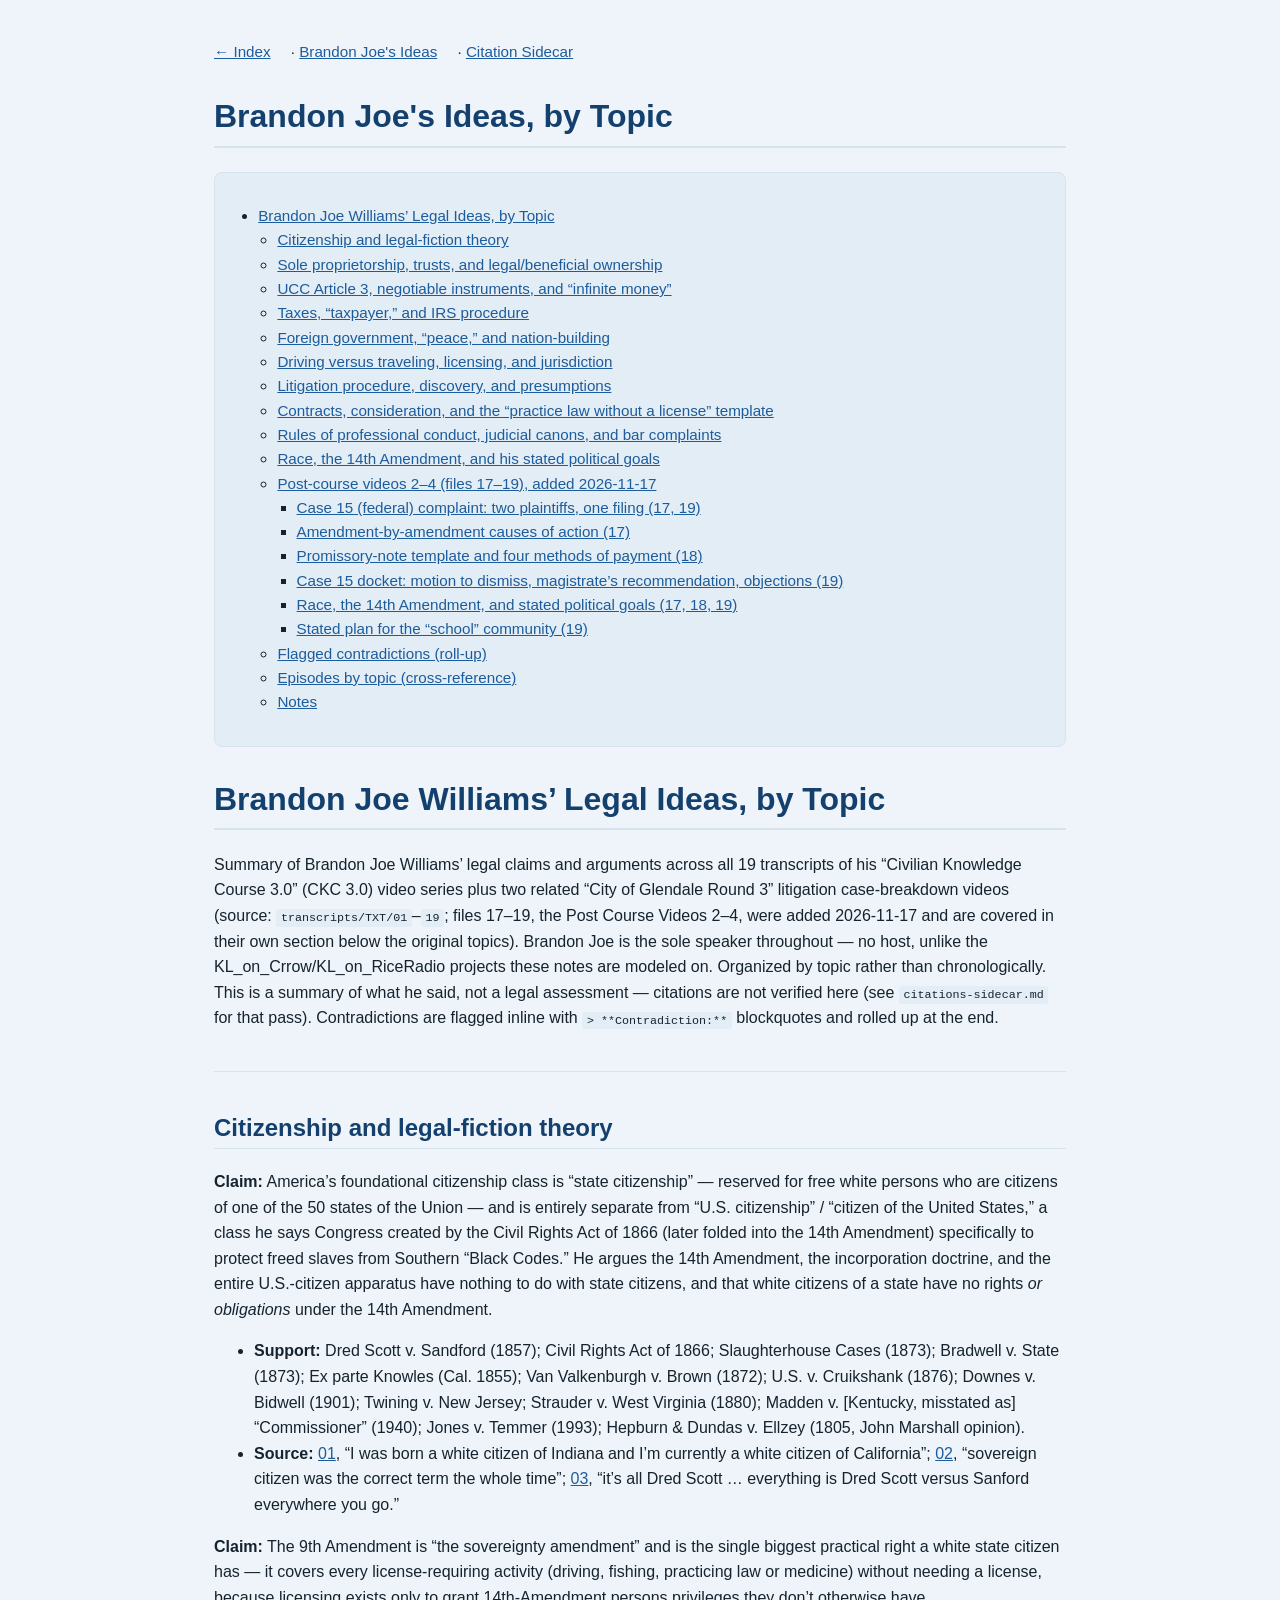
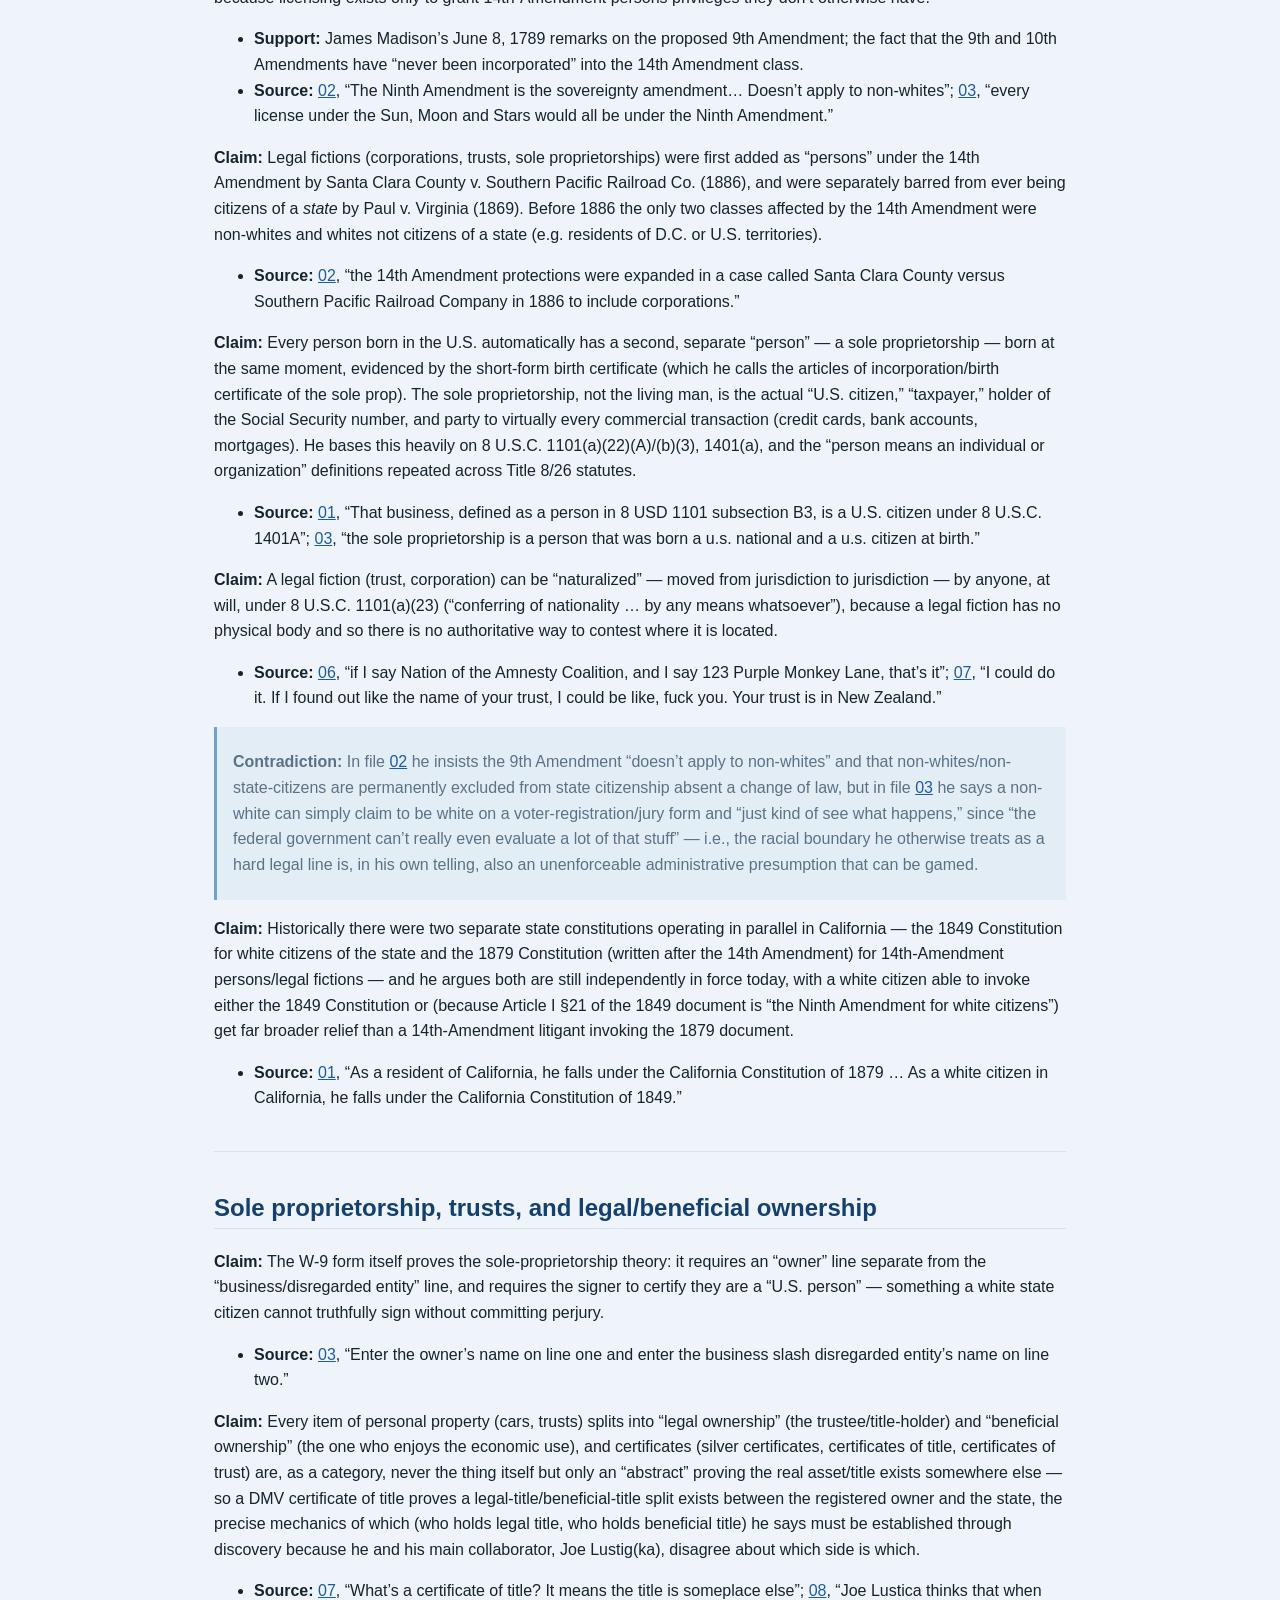
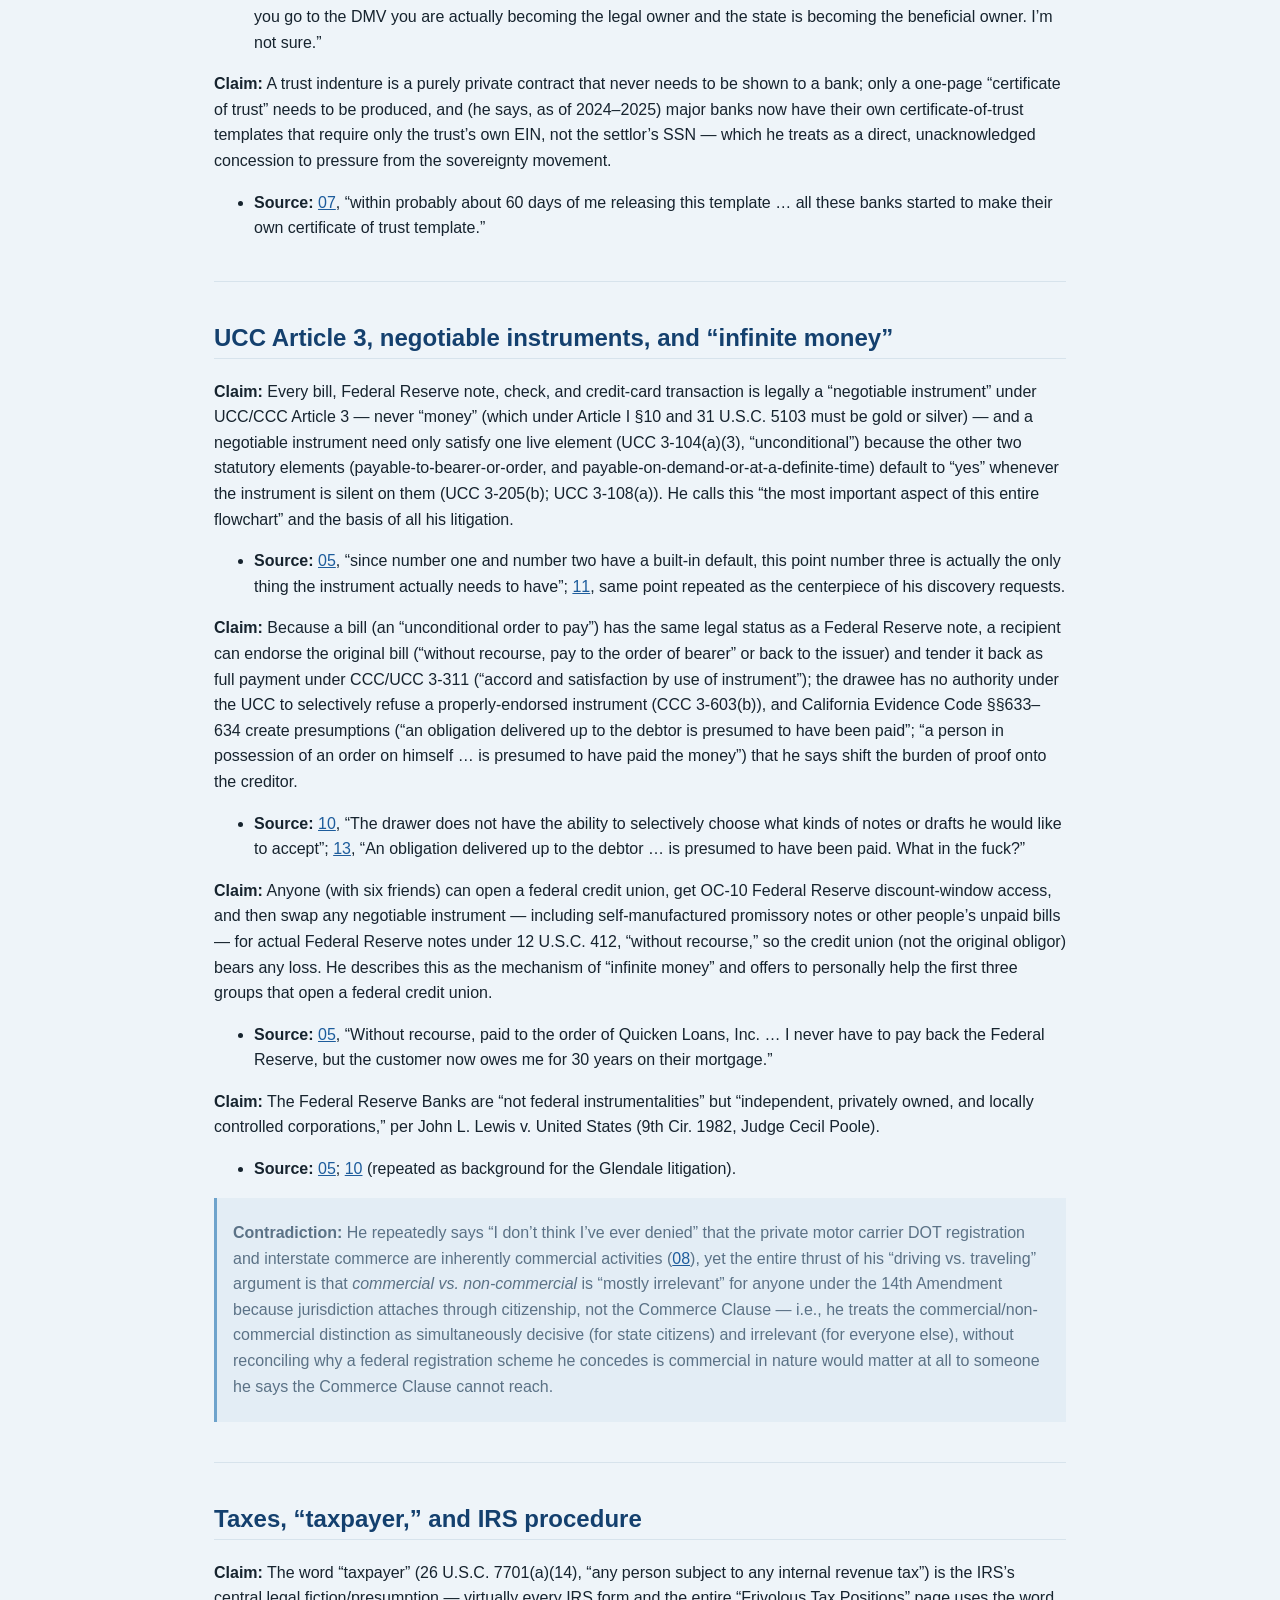
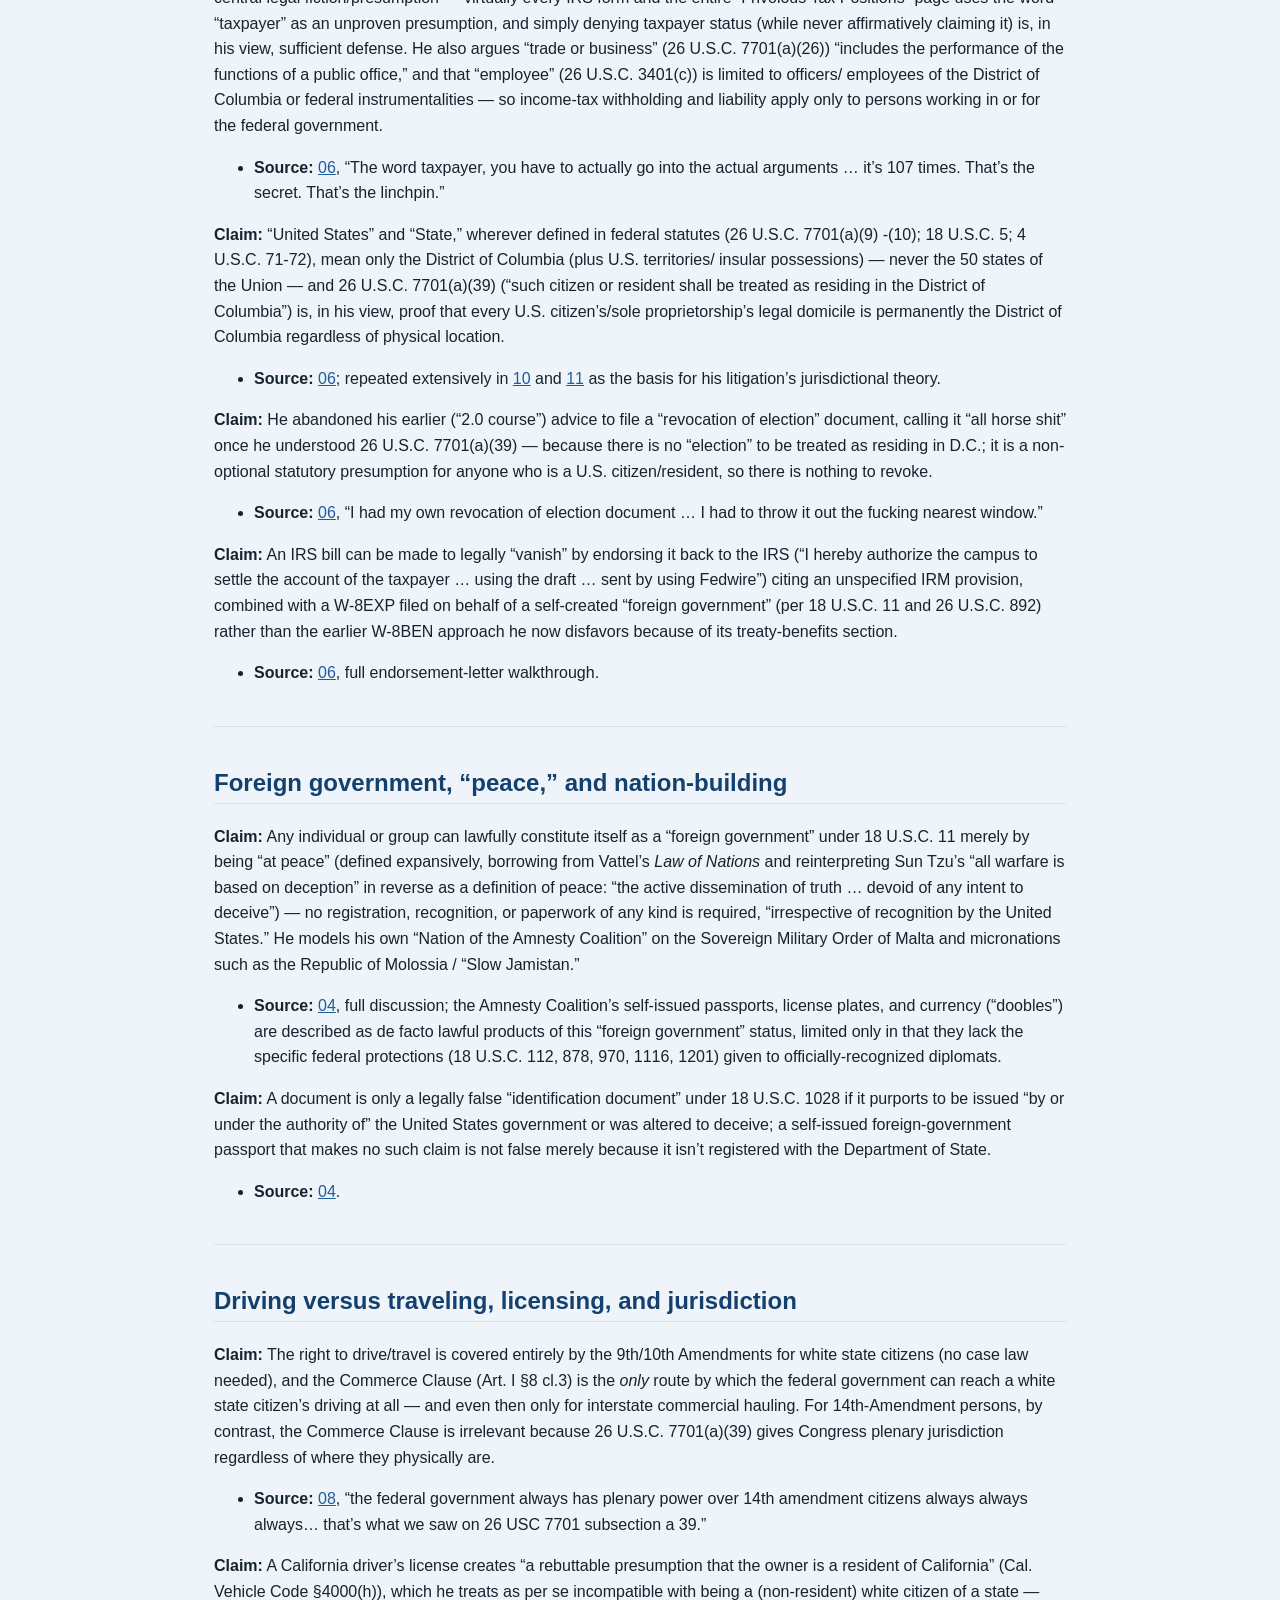
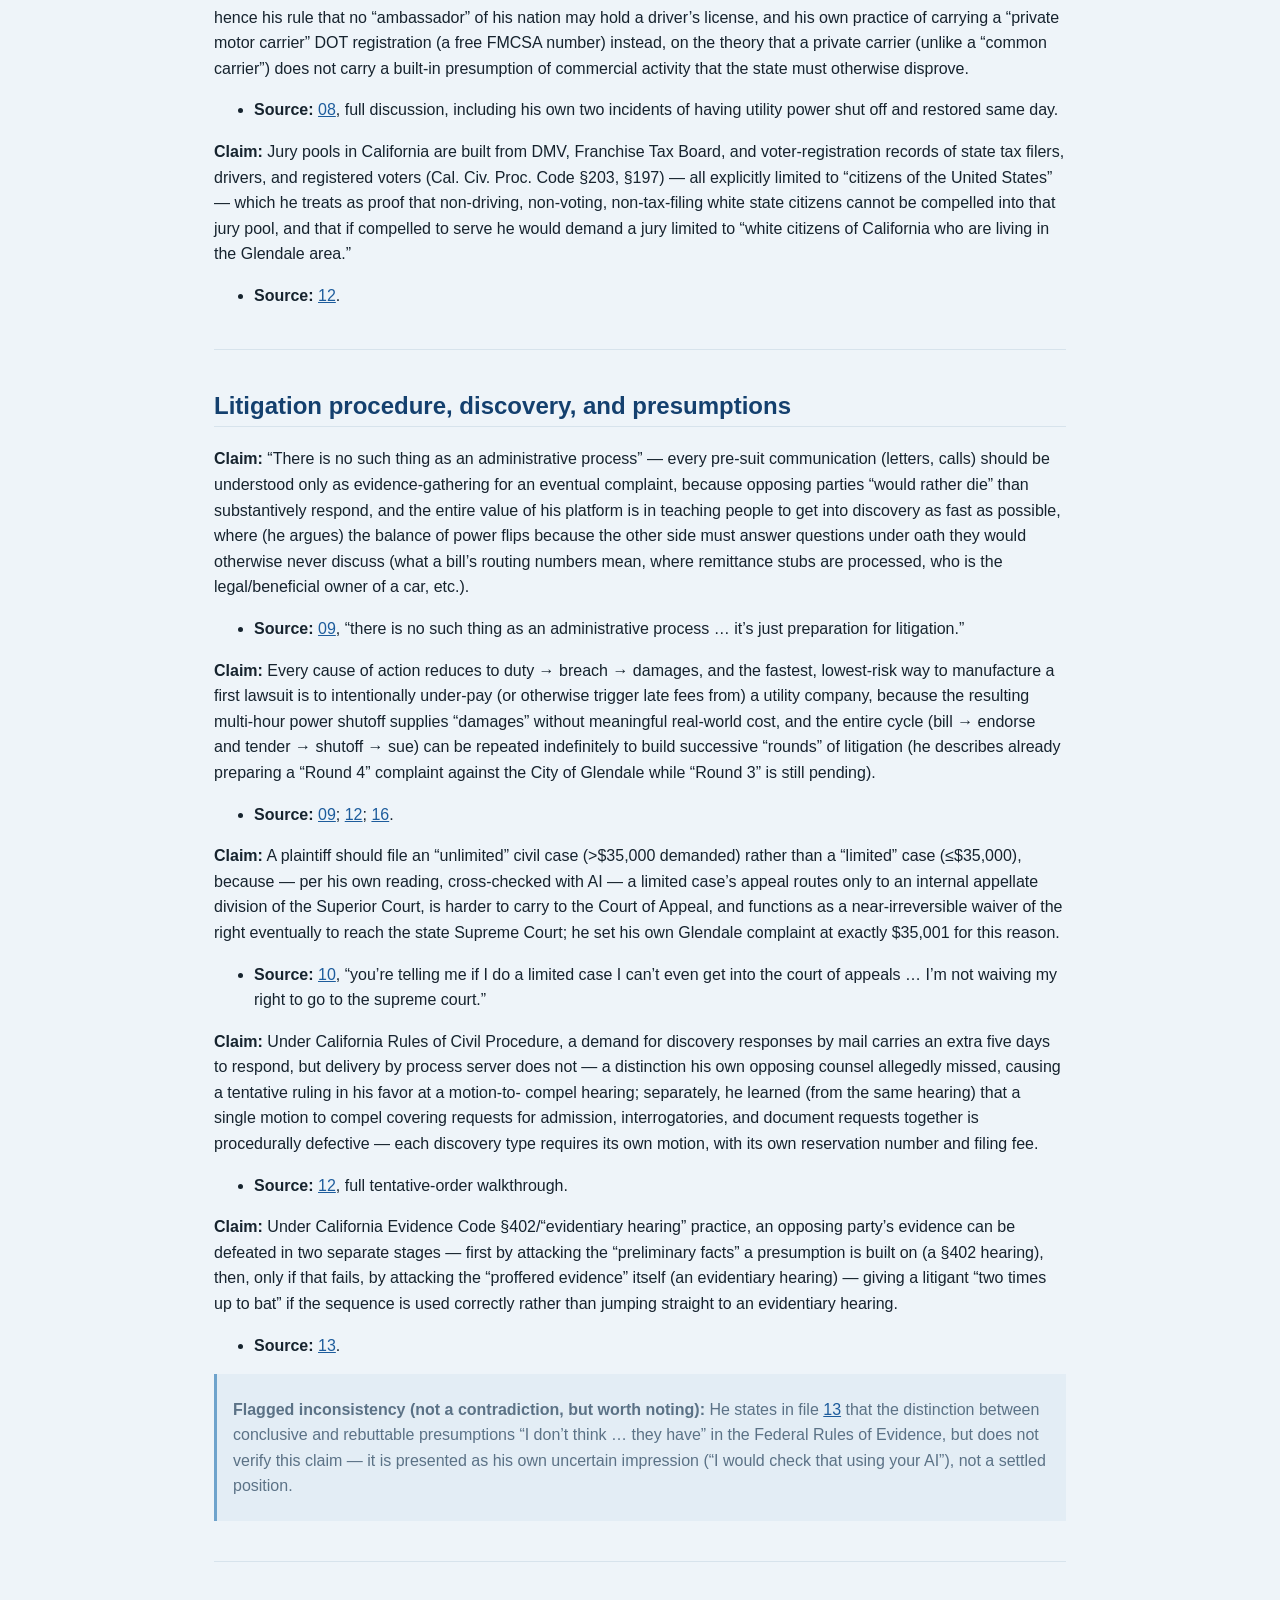
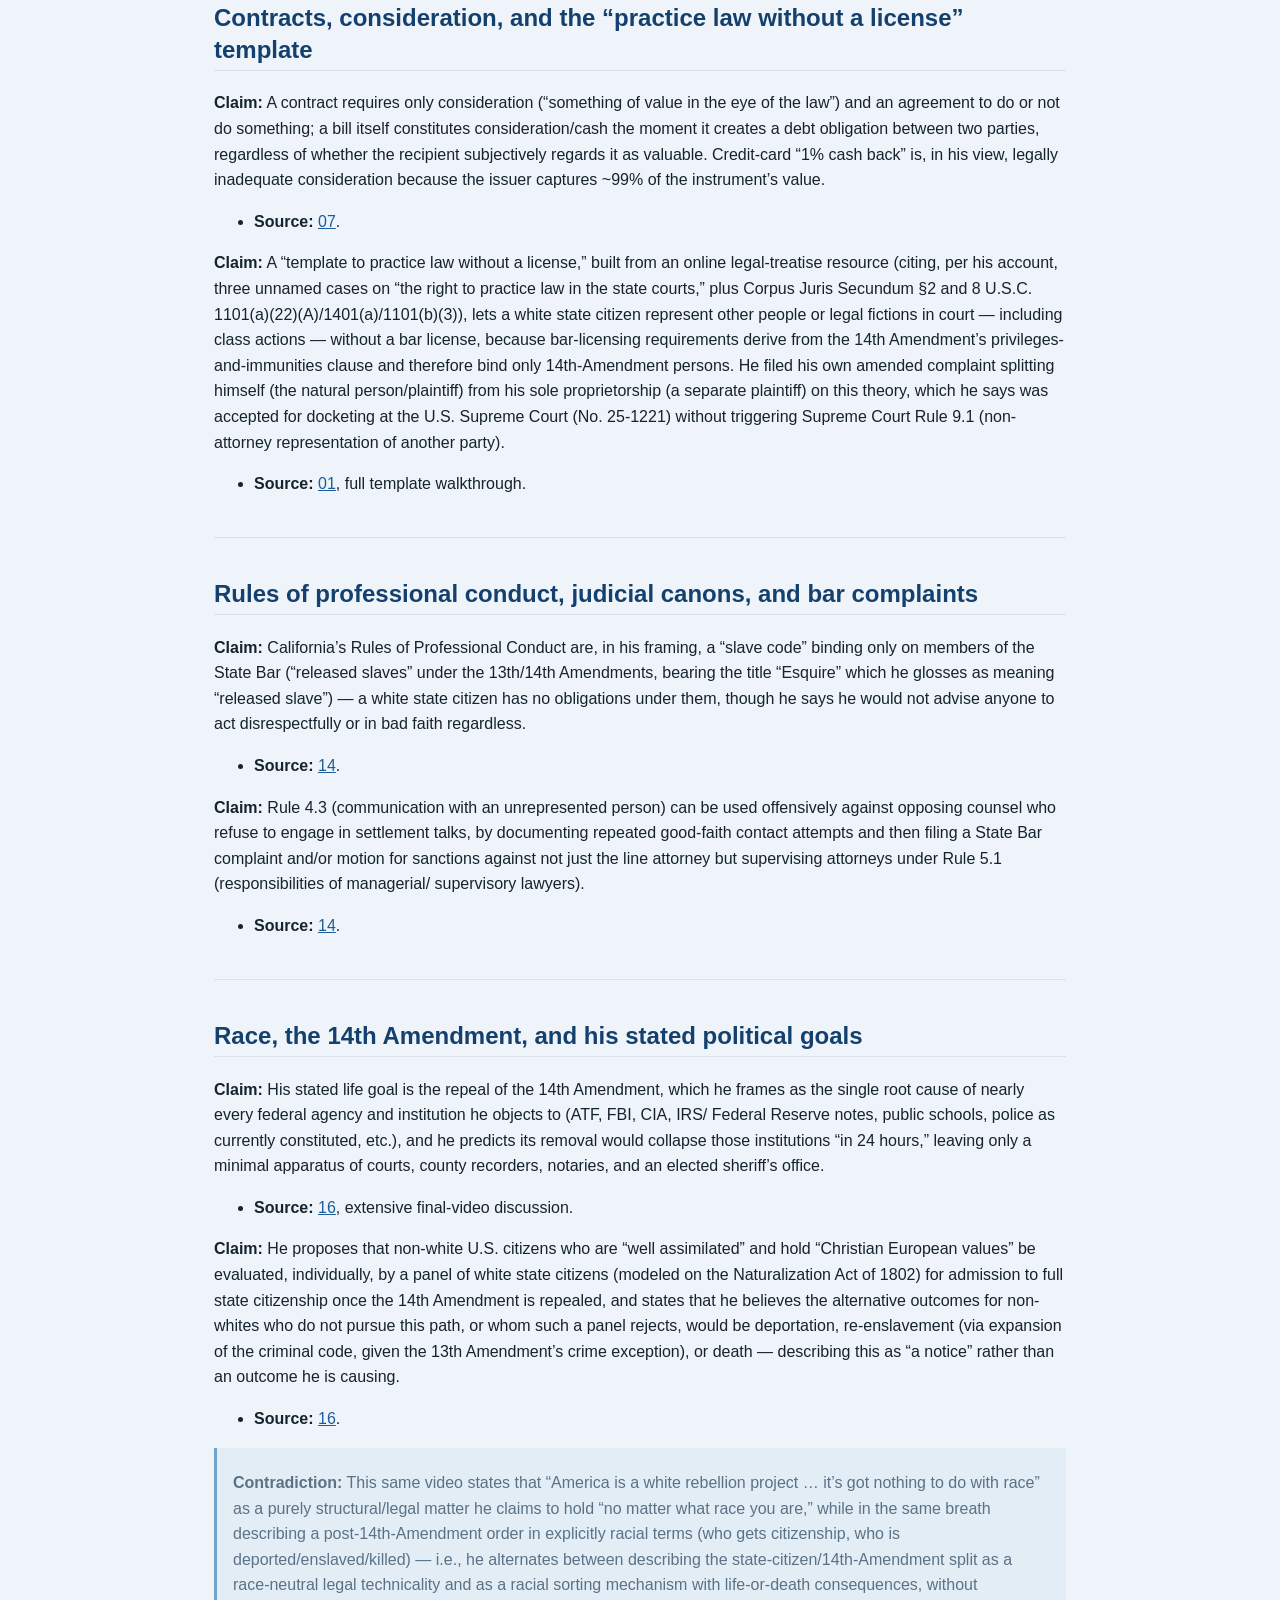
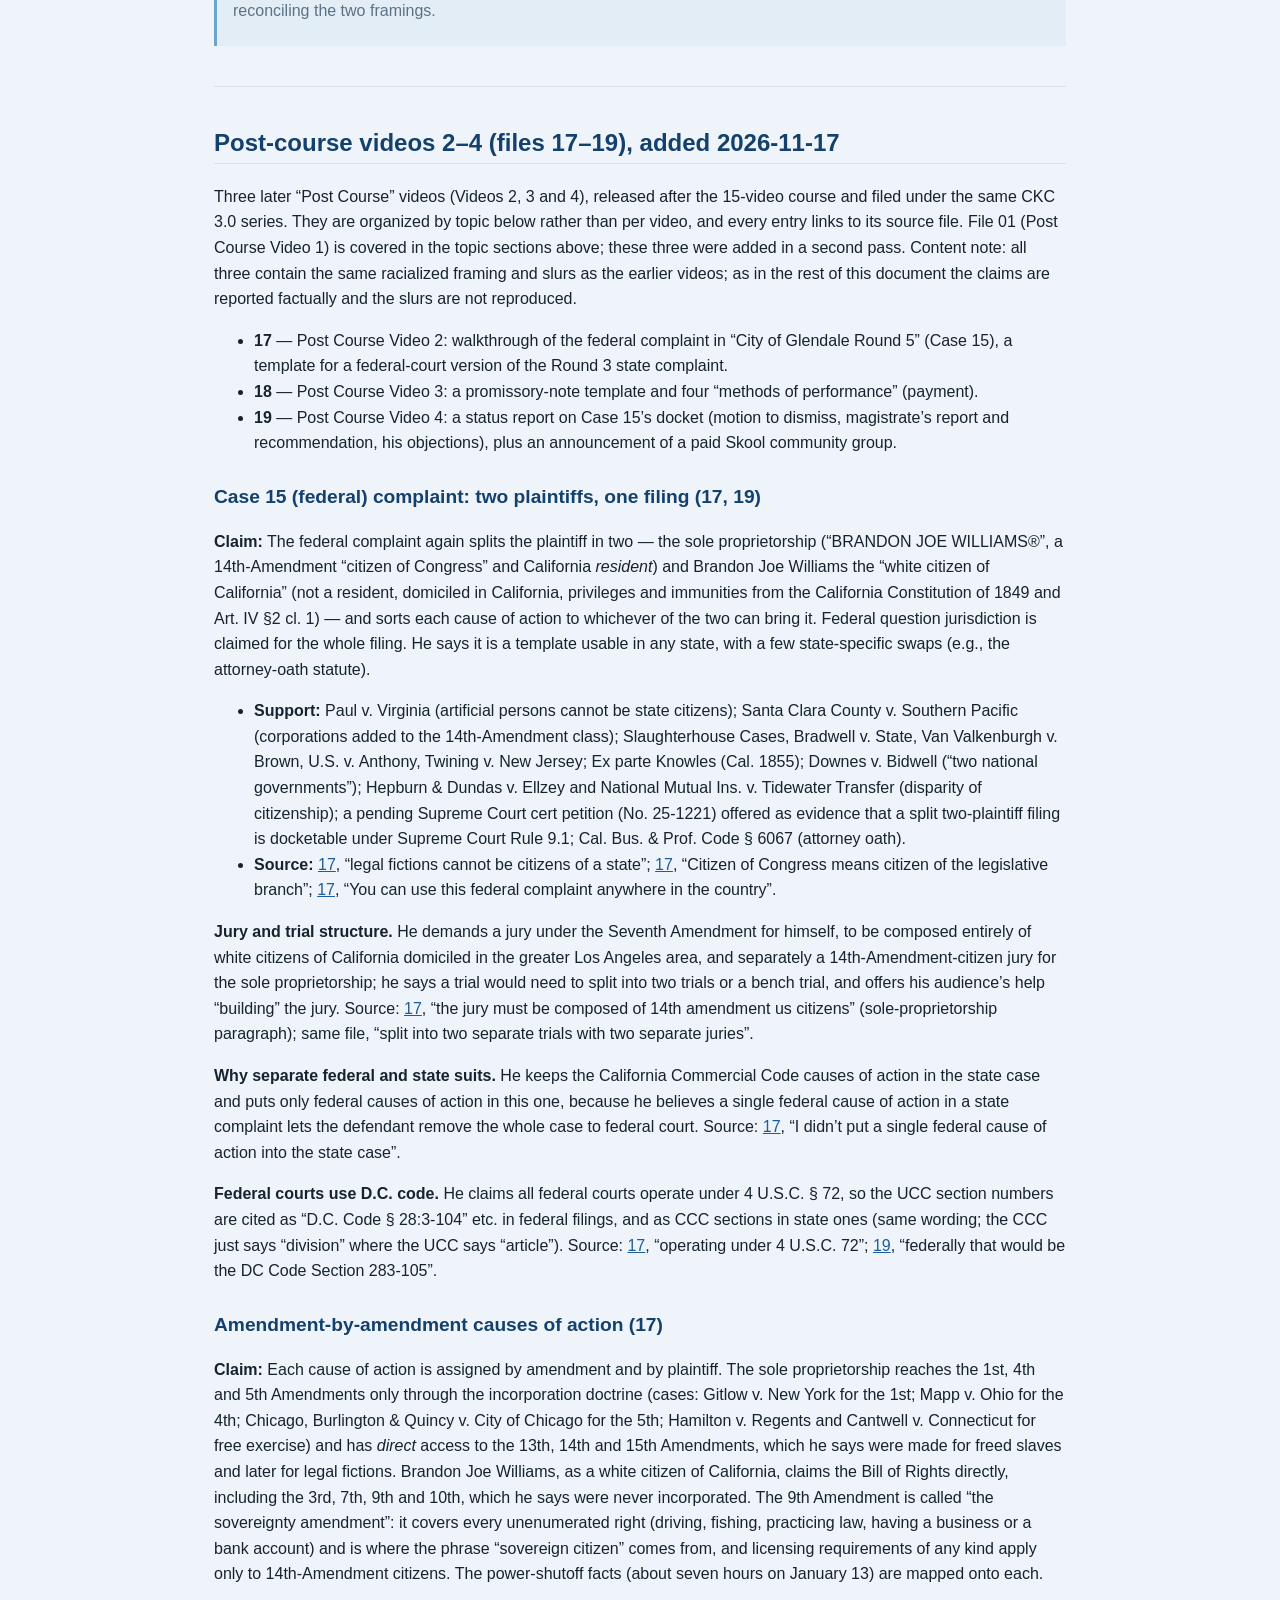
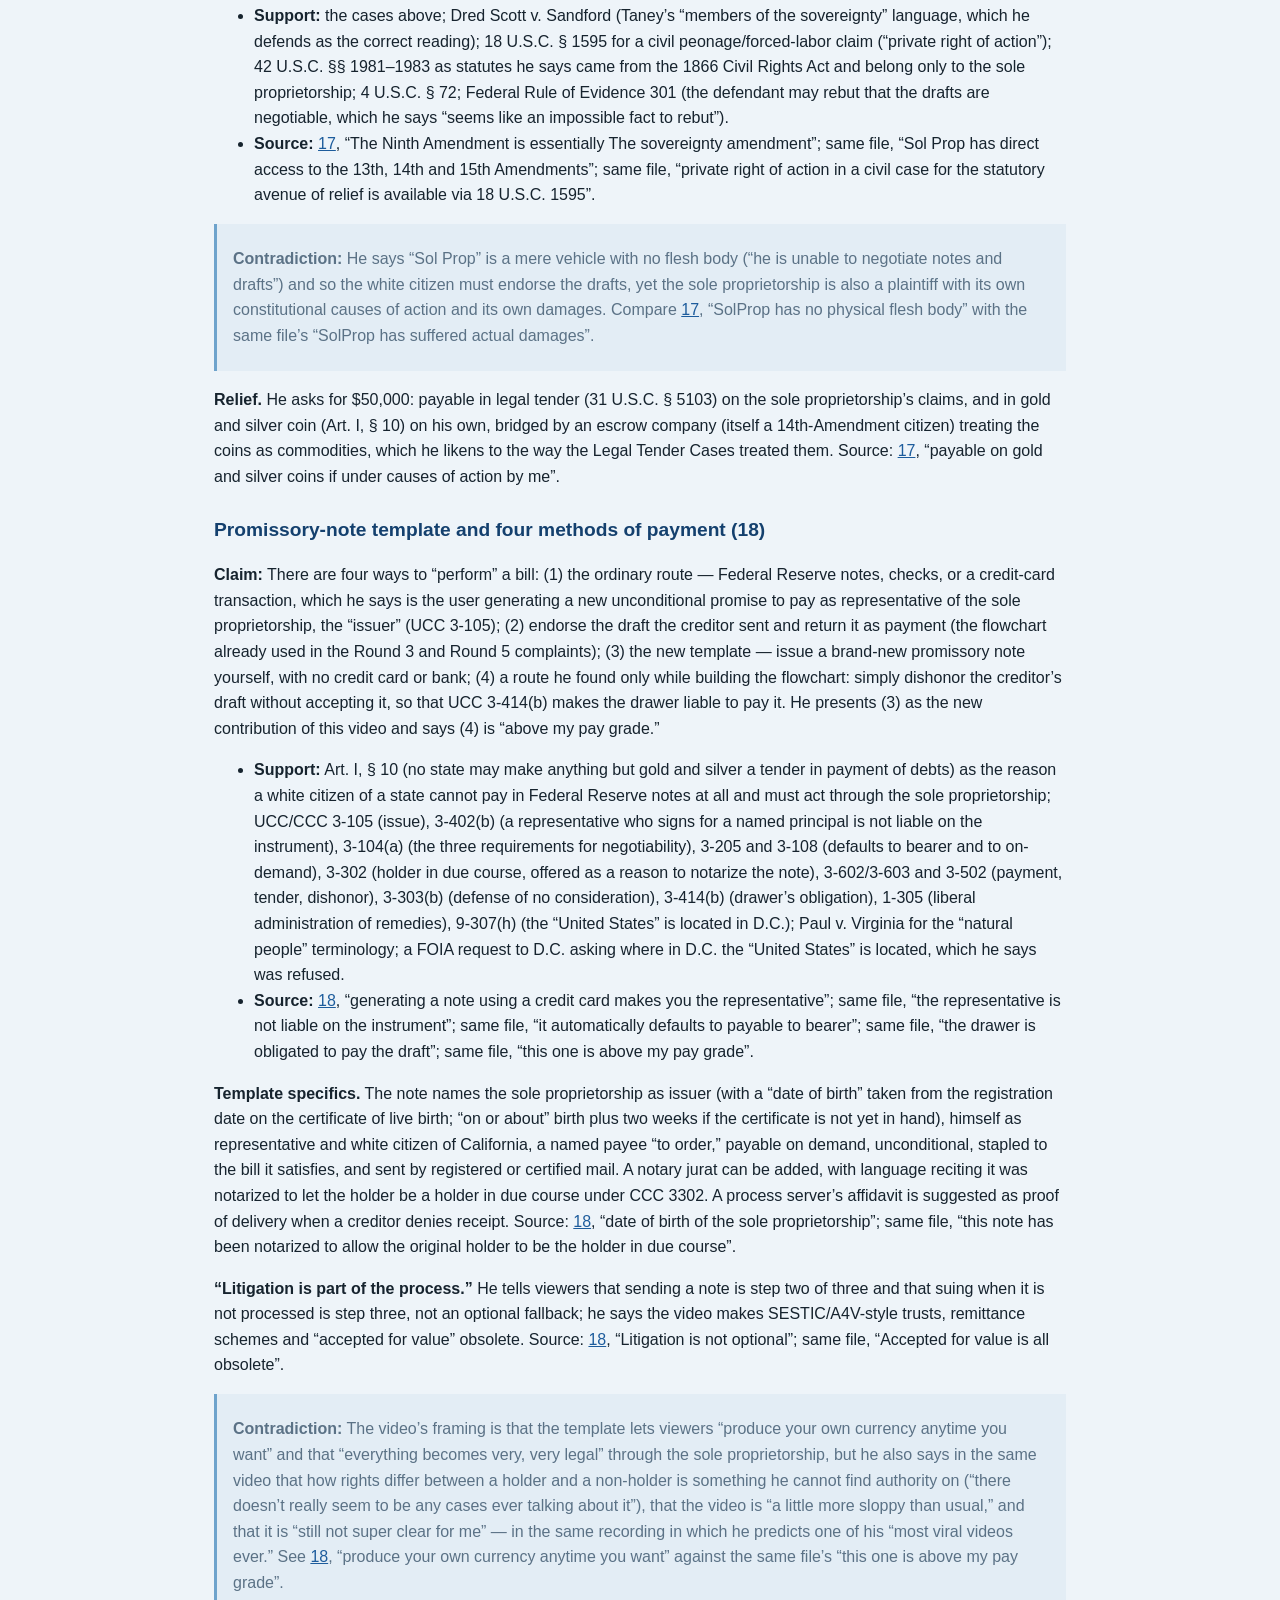
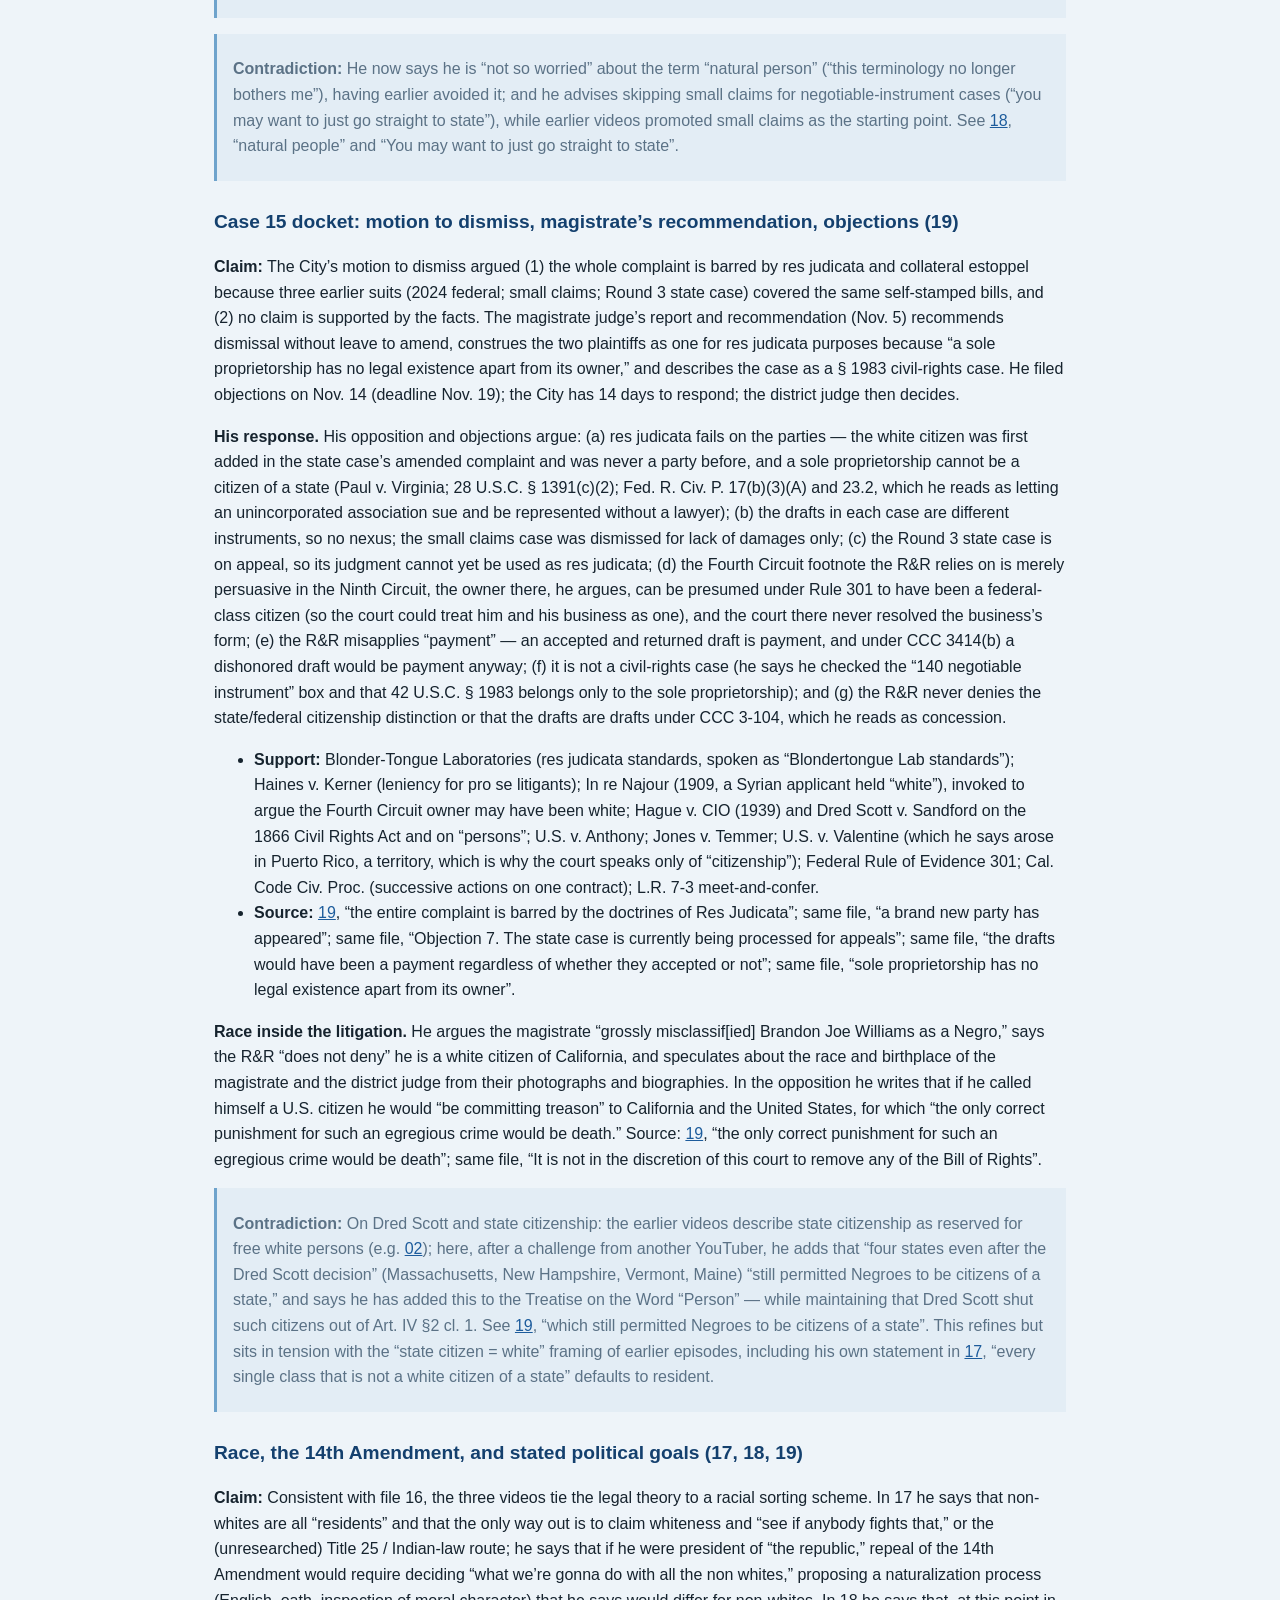
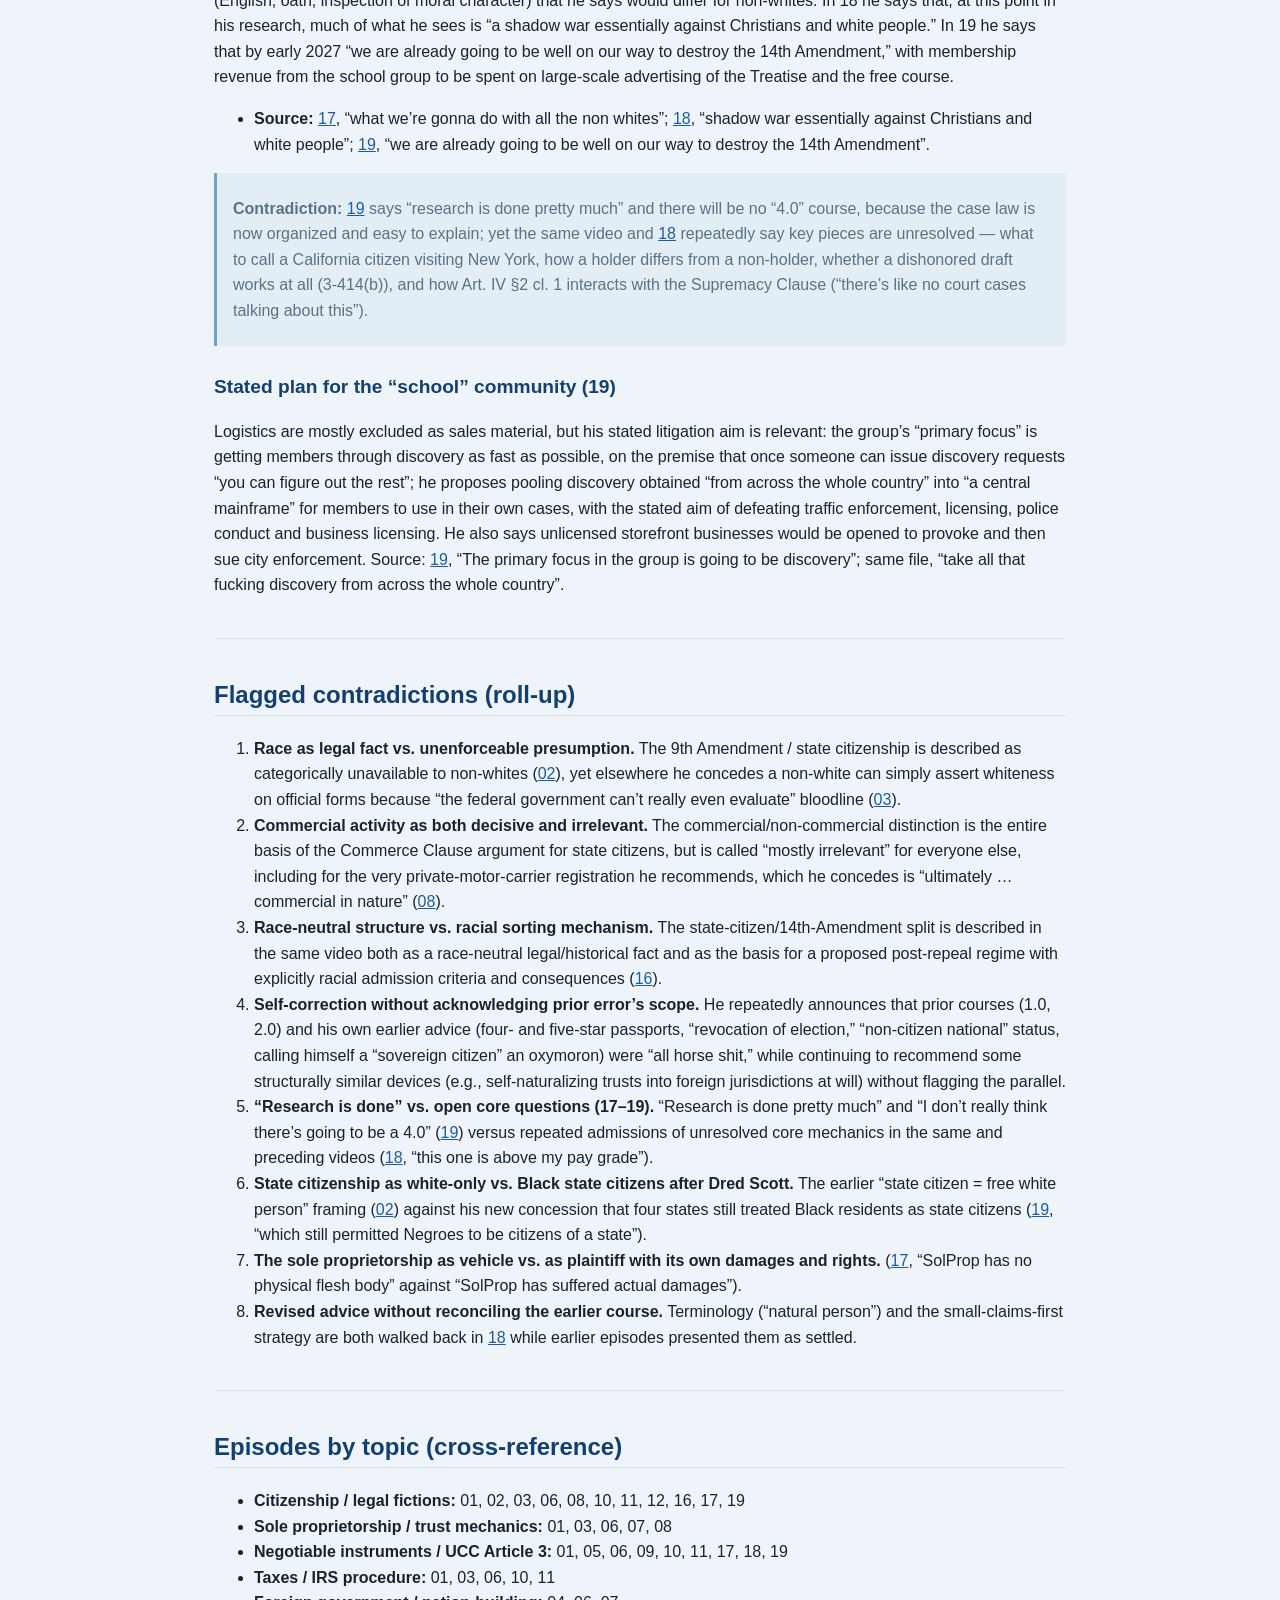
==== commit d7910b52: "Add CKC 3.0 Post Course Videos 1-4 to index; extend ideas summary and citations sidecar to 19 transc" ====
--- a/summaries_html/brandonjoe-ideas.html
+++ b/summaries_html/brandonjoe-ideas.html
@@ -22,11 +22,10 @@
     }
     .display.math{display: block; text-align: center; margin: 0.5rem auto;}
   </style>
-  <link rel="stylesheet" href="../style.css?v=20261112" />
+  <link rel="stylesheet" href="../style.css?v=20261117" />
 </head>
 <body>
 <div class="site-nav"><a href="../index.html">&larr; Index</a> · <a href="brandonjoe-ideas.html">Brandon Joe's Ideas</a> · <a href="citations-sidecar.html">Citation Sidecar</a></div>
-
 <header id="title-block-header">
 <h1 class="title">Brandon Joe's Ideas, by Topic</h1>
 </header>
@@ -69,6 +68,32 @@
 <li><a href="#race-the-14th-amendment-and-his-stated-political-goals"
 id="toc-race-the-14th-amendment-and-his-stated-political-goals">Race,
 the 14th Amendment, and his stated political goals</a></li>
+<li><a href="#post-course-videos-24-files-1719-added-2026-11-17"
+id="toc-post-course-videos-24-files-1719-added-2026-11-17">Post-course
+videos 2–4 (files 17–19), added 2026-11-17</a>
+<ul>
+<li><a href="#case-15-federal-complaint-two-plaintiffs-one-filing-17-19"
+id="toc-case-15-federal-complaint-two-plaintiffs-one-filing-17-19">Case
+15 (federal) complaint: two plaintiffs, one filing (17, 19)</a></li>
+<li><a href="#amendment-by-amendment-causes-of-action-17"
+id="toc-amendment-by-amendment-causes-of-action-17">Amendment-by-amendment
+causes of action (17)</a></li>
+<li><a href="#promissory-note-template-and-four-methods-of-payment-18"
+id="toc-promissory-note-template-and-four-methods-of-payment-18">Promissory-note
+template and four methods of payment (18)</a></li>
+<li><a
+href="#case-15-docket-motion-to-dismiss-magistrates-recommendation-objections-19"
+id="toc-case-15-docket-motion-to-dismiss-magistrates-recommendation-objections-19">Case
+15 docket: motion to dismiss, magistrate’s recommendation, objections
+(19)</a></li>
+<li><a
+href="#race-the-14th-amendment-and-stated-political-goals-17-18-19"
+id="toc-race-the-14th-amendment-and-stated-political-goals-17-18-19">Race,
+the 14th Amendment, and stated political goals (17, 18, 19)</a></li>
+<li><a href="#stated-plan-for-the-school-community-19"
+id="toc-stated-plan-for-the-school-community-19">Stated plan for the
+“school” community (19)</a></li>
+</ul></li>
 <li><a href="#flagged-contradictions-roll-up"
 id="toc-flagged-contradictions-roll-up">Flagged contradictions
 (roll-up)</a></li>
@@ -82,17 +107,19 @@
 <h1 id="brandon-joe-williams-legal-ideas-by-topic">Brandon Joe Williams’
 Legal Ideas, by Topic</h1>
 <p>Summary of Brandon Joe Williams’ legal claims and arguments across
-all 16 transcripts of his “Civilian Knowledge Course 3.0” (CKC 3.0)
+all 19 transcripts of his “Civilian Knowledge Course 3.0” (CKC 3.0)
 video series plus two related “City of Glendale Round 3” litigation
 case-breakdown videos (source:
-<code>transcripts/TXT/01</code>–<code>16</code>). Brandon Joe is the
-sole speaker throughout — no host, unlike the
-KL_on_Crrow/KL_on_RiceRadio projects these notes are modeled on.
-Organized by topic rather than chronologically. This is a summary of
-what he said, not a legal assessment — citations are not verified here
-(see <code>citations-sidecar.md</code> for that pass). Contradictions
-are flagged inline with <code>&gt; **Contradiction:**</code> blockquotes
-and rolled up at the end.</p>
+<code>transcripts/TXT/01</code>–<code>19</code>; files 17–19, the Post
+Course Videos 2–4, were added 2026-11-17 and are covered in their own
+section below the original topics). Brandon Joe is the sole speaker
+throughout — no host, unlike the KL_on_Crrow/KL_on_RiceRadio projects
+these notes are modeled on. Organized by topic rather than
+chronologically. This is a summary of what he said, not a legal
+assessment — citations are not verified here (see
+<code>citations-sidecar.md</code> for that pass). Contradictions are
+flagged inline with <code>&gt; **Contradiction:**</code> blockquotes and
+rolled up at the end.</p>
 <hr />
 <h2 id="citizenship-and-legal-fiction-theory">Citizenship and
 legal-fiction theory</h2>
@@ -635,6 +662,365 @@
 and as a racial sorting mechanism with life-or-death consequences,
 without reconciling the two framings.</p>
 </blockquote>
+<hr />
+<h2 id="post-course-videos-24-files-1719-added-2026-11-17">Post-course
+videos 2–4 (files 17–19), added 2026-11-17</h2>
+<p>Three later “Post Course” videos (Videos 2, 3 and 4), released after
+the 15-video course and filed under the same CKC 3.0 series. They are
+organized by topic below rather than per video, and every entry links to
+its source file. File 01 (Post Course Video 1) is covered in the topic
+sections above; these three were added in a second pass. Content note:
+all three contain the same racialized framing and slurs as the earlier
+videos; as in the rest of this document the claims are reported
+factually and the slurs are not reproduced.</p>
+<ul>
+<li><strong>17</strong> — Post Course Video 2: walkthrough of the
+federal complaint in “City of Glendale Round 5” (Case 15), a template
+for a federal-court version of the Round 3 state complaint.</li>
+<li><strong>18</strong> — Post Course Video 3: a promissory-note
+template and four “methods of performance” (payment).</li>
+<li><strong>19</strong> — Post Course Video 4: a status report on Case
+15’s docket (motion to dismiss, magistrate’s report and recommendation,
+his objections), plus an announcement of a paid Skool community
+group.</li>
+</ul>
+<h3 id="case-15-federal-complaint-two-plaintiffs-one-filing-17-19">Case
+15 (federal) complaint: two plaintiffs, one filing (17, 19)</h3>
+<p><strong>Claim:</strong> The federal complaint again splits the
+plaintiff in two — the sole proprietorship (“BRANDON JOE WILLIAMS®”, a
+14th-Amendment “citizen of Congress” and California <em>resident</em>)
+and Brandon Joe Williams the “white citizen of California” (not a
+resident, domiciled in California, privileges and immunities from the
+California Constitution of 1849 and Art. IV §2 cl. 1) — and sorts each
+cause of action to whichever of the two can bring it. Federal question
+jurisdiction is claimed for the whole filing. He says it is a template
+usable in any state, with a few state-specific swaps (e.g., the
+attorney-oath statute).</p>
+<ul>
+<li><strong>Support:</strong> Paul v. Virginia (artificial persons
+cannot be state citizens); Santa Clara County v. Southern Pacific
+(corporations added to the 14th-Amendment class); Slaughterhouse Cases,
+Bradwell v. State, Van Valkenburgh v. Brown, U.S. v. Anthony, Twining v.
+New Jersey; Ex parte Knowles (Cal. 1855); Downes v. Bidwell (“two
+national governments”); Hepburn &amp; Dundas v. Ellzey and National
+Mutual Ins. v. Tidewater Transfer (disparity of citizenship); a pending
+Supreme Court cert petition (No. 25-1221) offered as evidence that a
+split two-plaintiff filing is docketable under Supreme Court Rule 9.1;
+Cal. Bus. &amp; Prof. Code § 6067 (attorney oath).</li>
+<li><strong>Source:</strong> <a
+href="../TXT/17_20260906_CKC%203.0%20Post%20Course%20Video%202%20-%20Federal%20Case%20Template%20for%20City%20of%20Glendale%20Round%205_29feaa19.txt">17</a>,
+“legal fictions cannot be citizens of a state”; <a
+href="../TXT/17_20260906_CKC%203.0%20Post%20Course%20Video%202%20-%20Federal%20Case%20Template%20for%20City%20of%20Glendale%20Round%205_29feaa19.txt">17</a>,
+“Citizen of Congress means citizen of the legislative branch”; <a
+href="../TXT/17_20260906_CKC%203.0%20Post%20Course%20Video%202%20-%20Federal%20Case%20Template%20for%20City%20of%20Glendale%20Round%205_29feaa19.txt">17</a>,
+“You can use this federal complaint anywhere in the country”.</li>
+</ul>
+<p><strong>Jury and trial structure.</strong> He demands a jury under
+the Seventh Amendment for himself, to be composed entirely of white
+citizens of California domiciled in the greater Los Angeles area, and
+separately a 14th-Amendment-citizen jury for the sole proprietorship; he
+says a trial would need to split into two trials or a bench trial, and
+offers his audience’s help “building” the jury. Source: <a
+href="../TXT/17_20260906_CKC%203.0%20Post%20Course%20Video%202%20-%20Federal%20Case%20Template%20for%20City%20of%20Glendale%20Round%205_29feaa19.txt">17</a>,
+“the jury must be composed of 14th amendment us citizens”
+(sole-proprietorship paragraph); same file, “split into two separate
+trials with two separate juries”.</p>
+<p><strong>Why separate federal and state suits.</strong> He keeps the
+California Commercial Code causes of action in the state case and puts
+only federal causes of action in this one, because he believes a single
+federal cause of action in a state complaint lets the defendant remove
+the whole case to federal court. Source: <a
+href="../TXT/17_20260906_CKC%203.0%20Post%20Course%20Video%202%20-%20Federal%20Case%20Template%20for%20City%20of%20Glendale%20Round%205_29feaa19.txt">17</a>,
+“I didn’t put a single federal cause of action into the state case”.</p>
+<p><strong>Federal courts use D.C. code.</strong> He claims all federal
+courts operate under 4 U.S.C. § 72, so the UCC section numbers are cited
+as “D.C. Code § 28:3-104” etc. in federal filings, and as CCC sections
+in state ones (same wording; the CCC just says “division” where the UCC
+says “article”). Source: <a
+href="../TXT/17_20260906_CKC%203.0%20Post%20Course%20Video%202%20-%20Federal%20Case%20Template%20for%20City%20of%20Glendale%20Round%205_29feaa19.txt">17</a>,
+“operating under 4 U.S.C. 72”; <a
+href="../TXT/19_20261117_CKC%203.0%20Post%20Course%20Video%204%20-%20School%20Launch%20Plan%20and%20Case%2015%20Filings_efb3348a.txt">19</a>,
+“federally that would be the DC Code Section 283-105”.</p>
+<h3
+id="amendment-by-amendment-causes-of-action-17">Amendment-by-amendment
+causes of action (17)</h3>
+<p><strong>Claim:</strong> Each cause of action is assigned by amendment
+and by plaintiff. The sole proprietorship reaches the 1st, 4th and 5th
+Amendments only through the incorporation doctrine (cases: Gitlow v. New
+York for the 1st; Mapp v. Ohio for the 4th; Chicago, Burlington &amp;
+Quincy v. City of Chicago for the 5th; Hamilton v. Regents and Cantwell
+v. Connecticut for free exercise) and has <em>direct</em> access to the
+13th, 14th and 15th Amendments, which he says were made for freed slaves
+and later for legal fictions. Brandon Joe Williams, as a white citizen
+of California, claims the Bill of Rights directly, including the 3rd,
+7th, 9th and 10th, which he says were never incorporated. The 9th
+Amendment is called “the sovereignty amendment”: it covers every
+unenumerated right (driving, fishing, practicing law, having a business
+or a bank account) and is where the phrase “sovereign citizen” comes
+from, and licensing requirements of any kind apply only to
+14th-Amendment citizens. The power-shutoff facts (about seven hours on
+January 13) are mapped onto each.</p>
+<ul>
+<li><strong>Support:</strong> the cases above; Dred Scott v. Sandford
+(Taney’s “members of the sovereignty” language, which he defends as the
+correct reading); 18 U.S.C. § 1595 for a civil peonage/forced-labor
+claim (“private right of action”); 42 U.S.C. §§ 1981–1983 as statutes he
+says came from the 1866 Civil Rights Act and belong only to the sole
+proprietorship; 4 U.S.C. § 72; Federal Rule of Evidence 301 (the
+defendant may rebut that the drafts are negotiable, which he says “seems
+like an impossible fact to rebut”).</li>
+<li><strong>Source:</strong> <a
+href="../TXT/17_20260906_CKC%203.0%20Post%20Course%20Video%202%20-%20Federal%20Case%20Template%20for%20City%20of%20Glendale%20Round%205_29feaa19.txt">17</a>,
+“The Ninth Amendment is essentially The sovereignty amendment”; same
+file, “Sol Prop has direct access to the 13th, 14th and 15th
+Amendments”; same file, “private right of action in a civil case for the
+statutory avenue of relief is available via 18 U.S.C. 1595”.</li>
+</ul>
+<blockquote>
+<p><strong>Contradiction:</strong> He says “Sol Prop” is a mere vehicle
+with no flesh body (“he is unable to negotiate notes and drafts”) and so
+the white citizen must endorse the drafts, yet the sole proprietorship
+is also a plaintiff with its own constitutional causes of action and its
+own damages. Compare <a
+href="../TXT/17_20260906_CKC%203.0%20Post%20Course%20Video%202%20-%20Federal%20Case%20Template%20for%20City%20of%20Glendale%20Round%205_29feaa19.txt">17</a>,
+“SolProp has no physical flesh body” with the same file’s “SolProp has
+suffered actual damages”.</p>
+</blockquote>
+<p><strong>Relief.</strong> He asks for $50,000: payable in legal tender
+(31 U.S.C. § 5103) on the sole proprietorship’s claims, and in gold and
+silver coin (Art. I, § 10) on his own, bridged by an escrow company
+(itself a 14th-Amendment citizen) treating the coins as commodities,
+which he likens to the way the Legal Tender Cases treated them. Source:
+<a
+href="../TXT/17_20260906_CKC%203.0%20Post%20Course%20Video%202%20-%20Federal%20Case%20Template%20for%20City%20of%20Glendale%20Round%205_29feaa19.txt">17</a>,
+“payable on gold and silver coins if under causes of action by me”.</p>
+<h3
+id="promissory-note-template-and-four-methods-of-payment-18">Promissory-note
+template and four methods of payment (18)</h3>
+<p><strong>Claim:</strong> There are four ways to “perform” a bill: (1)
+the ordinary route — Federal Reserve notes, checks, or a credit-card
+transaction, which he says is the user generating a new unconditional
+promise to pay as representative of the sole proprietorship, the
+“issuer” (UCC 3-105); (2) endorse the draft the creditor sent and return
+it as payment (the flowchart already used in the Round 3 and Round 5
+complaints); (3) the new template — issue a brand-new promissory note
+yourself, with no credit card or bank; (4) a route he found only while
+building the flowchart: simply dishonor the creditor’s draft without
+accepting it, so that UCC 3-414(b) makes the drawer liable to pay it. He
+presents (3) as the new contribution of this video and says (4) is
+“above my pay grade.”</p>
+<ul>
+<li><strong>Support:</strong> Art. I, § 10 (no state may make anything
+but gold and silver a tender in payment of debts) as the reason a white
+citizen of a state cannot pay in Federal Reserve notes at all and must
+act through the sole proprietorship; UCC/CCC 3-105 (issue), 3-402(b) (a
+representative who signs for a named principal is not liable on the
+instrument), 3-104(a) (the three requirements for negotiability), 3-205
+and 3-108 (defaults to bearer and to on-demand), 3-302 (holder in due
+course, offered as a reason to notarize the note), 3-602/3-603 and 3-502
+(payment, tender, dishonor), 3-303(b) (defense of no consideration),
+3-414(b) (drawer’s obligation), 1-305 (liberal administration of
+remedies), 9-307(h) (the “United States” is located in D.C.); Paul v.
+Virginia for the “natural people” terminology; a FOIA request to D.C.
+asking where in D.C. the “United States” is located, which he says was
+refused.</li>
+<li><strong>Source:</strong> <a
+href="../TXT/18_20260824_CKC%203.0%20Post%20Course%20Video%203%20-%20Promissory%20Note%20Template%20and%20Various%20Payment%20Metho_e683da4a.txt">18</a>,
+“generating a note using a credit card makes you the representative”;
+same file, “the representative is not liable on the instrument”; same
+file, “it automatically defaults to payable to bearer”; same file, “the
+drawer is obligated to pay the draft”; same file, “this one is above my
+pay grade”.</li>
+</ul>
+<p><strong>Template specifics.</strong> The note names the sole
+proprietorship as issuer (with a “date of birth” taken from the
+registration date on the certificate of live birth; “on or about” birth
+plus two weeks if the certificate is not yet in hand), himself as
+representative and white citizen of California, a named payee “to
+order,” payable on demand, unconditional, stapled to the bill it
+satisfies, and sent by registered or certified mail. A notary jurat can
+be added, with language reciting it was notarized to let the holder be a
+holder in due course under CCC 3302. A process server’s affidavit is
+suggested as proof of delivery when a creditor denies receipt. Source:
+<a
+href="../TXT/18_20260824_CKC%203.0%20Post%20Course%20Video%203%20-%20Promissory%20Note%20Template%20and%20Various%20Payment%20Metho_e683da4a.txt">18</a>,
+“date of birth of the sole proprietorship”; same file, “this note has
+been notarized to allow the original holder to be the holder in due
+course”.</p>
+<p><strong>“Litigation is part of the process.”</strong> He tells
+viewers that sending a note is step two of three and that suing when it
+is not processed is step three, not an optional fallback; he says the
+video makes SESTIC/A4V-style trusts, remittance schemes and “accepted
+for value” obsolete. Source: <a
+href="../TXT/18_20260824_CKC%203.0%20Post%20Course%20Video%203%20-%20Promissory%20Note%20Template%20and%20Various%20Payment%20Metho_e683da4a.txt">18</a>,
+“Litigation is not optional”; same file, “Accepted for value is all
+obsolete”.</p>
+<blockquote>
+<p><strong>Contradiction:</strong> The video’s framing is that the
+template lets viewers “produce your own currency anytime you want” and
+that “everything becomes very, very legal” through the sole
+proprietorship, but he also says in the same video that how rights
+differ between a holder and a non-holder is something he cannot find
+authority on (“there doesn’t really seem to be any cases ever talking
+about it”), that the video is “a little more sloppy than usual,” and
+that it is “still not super clear for me” — in the same recording in
+which he predicts one of his “most viral videos ever.” See <a
+href="../TXT/18_20260824_CKC%203.0%20Post%20Course%20Video%203%20-%20Promissory%20Note%20Template%20and%20Various%20Payment%20Metho_e683da4a.txt">18</a>,
+“produce your own currency anytime you want” against the same file’s
+“this one is above my pay grade”.</p>
+</blockquote>
+<blockquote>
+<p><strong>Contradiction:</strong> He now says he is “not so worried”
+about the term “natural person” (“this terminology no longer bothers
+me”), having earlier avoided it; and he advises skipping small claims
+for negotiable-instrument cases (“you may want to just go straight to
+state”), while earlier videos promoted small claims as the starting
+point. See <a
+href="../TXT/18_20260824_CKC%203.0%20Post%20Course%20Video%203%20-%20Promissory%20Note%20Template%20and%20Various%20Payment%20Metho_e683da4a.txt">18</a>,
+“natural people” and “You may want to just go straight to state”.</p>
+</blockquote>
+<h3
+id="case-15-docket-motion-to-dismiss-magistrates-recommendation-objections-19">Case
+15 docket: motion to dismiss, magistrate’s recommendation, objections
+(19)</h3>
+<p><strong>Claim:</strong> The City’s motion to dismiss argued (1) the
+whole complaint is barred by res judicata and collateral estoppel
+because three earlier suits (2024 federal; small claims; Round 3 state
+case) covered the same self-stamped bills, and (2) no claim is supported
+by the facts. The magistrate judge’s report and recommendation (Nov. 5)
+recommends dismissal without leave to amend, construes the two
+plaintiffs as one for res judicata purposes because “a sole
+proprietorship has no legal existence apart from its owner,” and
+describes the case as a § 1983 civil-rights case. He filed objections on
+Nov. 14 (deadline Nov. 19); the City has 14 days to respond; the
+district judge then decides.</p>
+<p><strong>His response.</strong> His opposition and objections argue:
+(a) res judicata fails on the parties — the white citizen was first
+added in the state case’s amended complaint and was never a party
+before, and a sole proprietorship cannot be a citizen of a state (Paul
+v. Virginia; 28 U.S.C. § 1391(c)(2); Fed. R. Civ. P. 17(b)(3)(A) and
+23.2, which he reads as letting an unincorporated association sue and be
+represented without a lawyer); (b) the drafts in each case are different
+instruments, so no nexus; the small claims case was dismissed for lack
+of damages only; (c) the Round 3 state case is on appeal, so its
+judgment cannot yet be used as res judicata; (d) the Fourth Circuit
+footnote the R&amp;R relies on is merely persuasive in the Ninth
+Circuit, the owner there, he argues, can be presumed under Rule 301 to
+have been a federal-class citizen (so the court could treat him and his
+business as one), and the court there never resolved the business’s
+form; (e) the R&amp;R misapplies “payment” — an accepted and returned
+draft is payment, and under CCC 3414(b) a dishonored draft would be
+payment anyway; (f) it is not a civil-rights case (he says he checked
+the “140 negotiable instrument” box and that 42 U.S.C. § 1983 belongs
+only to the sole proprietorship); and (g) the R&amp;R never denies the
+state/federal citizenship distinction or that the drafts are drafts
+under CCC 3-104, which he reads as concession.</p>
+<ul>
+<li><strong>Support:</strong> Blonder-Tongue Laboratories (res judicata
+standards, spoken as “Blondertongue Lab standards”); Haines v. Kerner
+(leniency for pro se litigants); In re Najour (1909, a Syrian applicant
+held “white”), invoked to argue the Fourth Circuit owner may have been
+white; Hague v. CIO (1939) and Dred Scott v. Sandford on the 1866 Civil
+Rights Act and on “persons”; U.S. v. Anthony; Jones v. Temmer; U.S. v.
+Valentine (which he says arose in Puerto Rico, a territory, which is why
+the court speaks only of “citizenship”); Federal Rule of Evidence 301;
+Cal. Code Civ. Proc. (successive actions on one contract); L.R. 7-3
+meet-and-confer.</li>
+<li><strong>Source:</strong> <a
+href="../TXT/19_20261117_CKC%203.0%20Post%20Course%20Video%204%20-%20School%20Launch%20Plan%20and%20Case%2015%20Filings_efb3348a.txt">19</a>,
+“the entire complaint is barred by the doctrines of Res Judicata”; same
+file, “a brand new party has appeared”; same file, “Objection 7. The
+state case is currently being processed for appeals”; same file, “the
+drafts would have been a payment regardless of whether they accepted or
+not”; same file, “sole proprietorship has no legal existence apart from
+its owner”.</li>
+</ul>
+<p><strong>Race inside the litigation.</strong> He argues the magistrate
+“grossly misclassif[ied] Brandon Joe Williams as a Negro,” says the
+R&amp;R “does not deny” he is a white citizen of California, and
+speculates about the race and birthplace of the magistrate and the
+district judge from their photographs and biographies. In the opposition
+he writes that if he called himself a U.S. citizen he would “be
+committing treason” to California and the United States, for which “the
+only correct punishment for such an egregious crime would be death.”
+Source: <a
+href="../TXT/19_20261117_CKC%203.0%20Post%20Course%20Video%204%20-%20School%20Launch%20Plan%20and%20Case%2015%20Filings_efb3348a.txt">19</a>,
+“the only correct punishment for such an egregious crime would be
+death”; same file, “It is not in the discretion of this court to remove
+any of the Bill of Rights”.</p>
+<blockquote>
+<p><strong>Contradiction:</strong> On Dred Scott and state citizenship:
+the earlier videos describe state citizenship as reserved for free white
+persons (e.g. <a
+href="../TXT/02_20260806_CKC%203.0%20-%20Video%201%20-%20Citizenship%20for%20Men_%20Women%20and%20Children%20_not%20legal%20fictions__84335cec.txt">02</a>);
+here, after a challenge from another YouTuber, he adds that “four states
+even after the Dred Scott decision” (Massachusetts, New Hampshire,
+Vermont, Maine) “still permitted Negroes to be citizens of a state,” and
+says he has added this to the Treatise on the Word “Person” — while
+maintaining that Dred Scott shut such citizens out of Art. IV §2 cl. 1.
+See <a
+href="../TXT/19_20261117_CKC%203.0%20Post%20Course%20Video%204%20-%20School%20Launch%20Plan%20and%20Case%2015%20Filings_efb3348a.txt">19</a>,
+“which still permitted Negroes to be citizens of a state”. This refines
+but sits in tension with the “state citizen = white” framing of earlier
+episodes, including his own statement in <a
+href="../TXT/17_20260906_CKC%203.0%20Post%20Course%20Video%202%20-%20Federal%20Case%20Template%20for%20City%20of%20Glendale%20Round%205_29feaa19.txt">17</a>,
+“every single class that is not a white citizen of a state” defaults to
+resident.</p>
+</blockquote>
+<h3
+id="race-the-14th-amendment-and-stated-political-goals-17-18-19">Race,
+the 14th Amendment, and stated political goals (17, 18, 19)</h3>
+<p><strong>Claim:</strong> Consistent with file 16, the three videos tie
+the legal theory to a racial sorting scheme. In 17 he says that
+non-whites are all “residents” and that the only way out is to claim
+whiteness and “see if anybody fights that,” or the (unresearched) Title
+25 / Indian-law route; he says that if he were president of “the
+republic,” repeal of the 14th Amendment would require deciding “what
+we’re gonna do with all the non whites,” proposing a naturalization
+process (English, oath, inspection of moral character) that he says
+would differ for non-whites. In 18 he says that, at this point in his
+research, much of what he sees is “a shadow war essentially against
+Christians and white people.” In 19 he says that by early 2027 “we are
+already going to be well on our way to destroy the 14th Amendment,” with
+membership revenue from the school group to be spent on large-scale
+advertising of the Treatise and the free course.</p>
+<ul>
+<li><strong>Source:</strong> <a
+href="../TXT/17_20260906_CKC%203.0%20Post%20Course%20Video%202%20-%20Federal%20Case%20Template%20for%20City%20of%20Glendale%20Round%205_29feaa19.txt">17</a>,
+“what we’re gonna do with all the non whites”; <a
+href="../TXT/18_20260824_CKC%203.0%20Post%20Course%20Video%203%20-%20Promissory%20Note%20Template%20and%20Various%20Payment%20Metho_e683da4a.txt">18</a>,
+“shadow war essentially against Christians and white people”; <a
+href="../TXT/19_20261117_CKC%203.0%20Post%20Course%20Video%204%20-%20School%20Launch%20Plan%20and%20Case%2015%20Filings_efb3348a.txt">19</a>,
+“we are already going to be well on our way to destroy the 14th
+Amendment”.</li>
+</ul>
+<blockquote>
+<p><strong>Contradiction:</strong> <a
+href="../TXT/19_20261117_CKC%203.0%20Post%20Course%20Video%204%20-%20School%20Launch%20Plan%20and%20Case%2015%20Filings_efb3348a.txt">19</a>
+says “research is done pretty much” and there will be no “4.0” course,
+because the case law is now organized and easy to explain; yet the same
+video and <a
+href="../TXT/18_20260824_CKC%203.0%20Post%20Course%20Video%203%20-%20Promissory%20Note%20Template%20and%20Various%20Payment%20Metho_e683da4a.txt">18</a>
+repeatedly say key pieces are unresolved — what to call a California
+citizen visiting New York, how a holder differs from a non-holder,
+whether a dishonored draft works at all (3-414(b)), and how Art. IV §2
+cl. 1 interacts with the Supremacy Clause (“there’s like no court cases
+talking about this”).</p>
+</blockquote>
+<h3 id="stated-plan-for-the-school-community-19">Stated plan for the
+“school” community (19)</h3>
+<p>Logistics are mostly excluded as sales material, but his stated
+litigation aim is relevant: the group’s “primary focus” is getting
+members through discovery as fast as possible, on the premise that once
+someone can issue discovery requests “you can figure out the rest”; he
+proposes pooling discovery obtained “from across the whole country” into
+“a central mainframe” for members to use in their own cases, with the
+stated aim of defeating traffic enforcement, licensing, police conduct
+and business licensing. He also says unlicensed storefront businesses
+would be opened to provoke and then sue city enforcement. Source: <a
+href="../TXT/19_20261117_CKC%203.0%20Post%20Course%20Video%204%20-%20School%20Launch%20Plan%20and%20Case%2015%20Filings_efb3348a.txt">19</a>,
+“The primary focus in the group is going to be discovery”; same file,
+“take all that fucking discovery from across the whole country”.</p>
 <hr />
 <h2 id="flagged-contradictions-roll-up">Flagged contradictions
 (roll-up)</h2>
@@ -666,29 +1052,54 @@
 to recommend some structurally similar devices (e.g., self-naturalizing
 trusts into foreign jurisdictions at will) without flagging the
 parallel.</li>
+<li><strong>“Research is done” vs. open core questions (17–19).</strong>
+“Research is done pretty much” and “I don’t really think there’s going
+to be a 4.0” (<a
+href="../TXT/19_20261117_CKC%203.0%20Post%20Course%20Video%204%20-%20School%20Launch%20Plan%20and%20Case%2015%20Filings_efb3348a.txt">19</a>)
+versus repeated admissions of unresolved core mechanics in the same and
+preceding videos (<a
+href="../TXT/18_20260824_CKC%203.0%20Post%20Course%20Video%203%20-%20Promissory%20Note%20Template%20and%20Various%20Payment%20Metho_e683da4a.txt">18</a>,
+“this one is above my pay grade”).</li>
+<li><strong>State citizenship as white-only vs. Black state citizens
+after Dred Scott.</strong> The earlier “state citizen = free white
+person” framing (<a href="../TXT/02_...84335cec.txt">02</a>) against his
+new concession that four states still treated Black residents as state
+citizens (<a
+href="../TXT/19_20261117_CKC%203.0%20Post%20Course%20Video%204%20-%20School%20Launch%20Plan%20and%20Case%2015%20Filings_efb3348a.txt">19</a>,
+“which still permitted Negroes to be citizens of a state”).</li>
+<li><strong>The sole proprietorship as vehicle vs. as plaintiff with its
+own damages and rights.</strong> (<a
+href="../TXT/17_20260906_CKC%203.0%20Post%20Course%20Video%202%20-%20Federal%20Case%20Template%20for%20City%20of%20Glendale%20Round%205_29feaa19.txt">17</a>,
+“SolProp has no physical flesh body” against “SolProp has suffered
+actual damages”).</li>
+<li><strong>Revised advice without reconciling the earlier
+course.</strong> Terminology (“natural person”) and the
+small-claims-first strategy are both walked back in <a
+href="../TXT/18_20260824_CKC%203.0%20Post%20Course%20Video%203%20-%20Promissory%20Note%20Template%20and%20Various%20Payment%20Metho_e683da4a.txt">18</a>
+while earlier episodes presented them as settled.</li>
 </ol>
 <hr />
 <h2 id="episodes-by-topic-cross-reference">Episodes by topic
 (cross-reference)</h2>
 <ul>
 <li><strong>Citizenship / legal fictions:</strong> 01, 02, 03, 06, 08,
-10, 11, 12, 16</li>
+10, 11, 12, 16, 17, 19</li>
 <li><strong>Sole proprietorship / trust mechanics:</strong> 01, 03, 06,
 07, 08</li>
 <li><strong>Negotiable instruments / UCC Article 3:</strong> 01, 05, 06,
-09, 10, 11</li>
+09, 10, 11, 17, 18, 19</li>
 <li><strong>Taxes / IRS procedure:</strong> 01, 03, 06, 10, 11</li>
 <li><strong>Foreign government / nation-building:</strong> 04, 06,
 07</li>
 <li><strong>Driving vs. traveling / licensing:</strong> 02, 03, 08,
 12</li>
 <li><strong>Litigation procedure / discovery / presumptions:</strong>
-01, 09, 10, 11, 12, 13, 15</li>
-<li><strong>Contracts, consideration, trusts:</strong> 07</li>
+01, 09, 10, 11, 12, 13, 15, 17, 19</li>
+<li><strong>Contracts, consideration, trusts:</strong> 07, 18</li>
 <li><strong>Rules of professional conduct / judicial canons:</strong>
 14, 15</li>
-<li><strong>Race, the 14th Amendment, political goals:</strong> 16
-(recurring undertone throughout 01–03, 08)</li>
+<li><strong>Race, the 14th Amendment, political goals:</strong> 16, 17,
+18, 19 (recurring undertone throughout 01–03, 08)</li>
 </ul>
 <h2 id="notes">Notes</h2>
 <ul>
